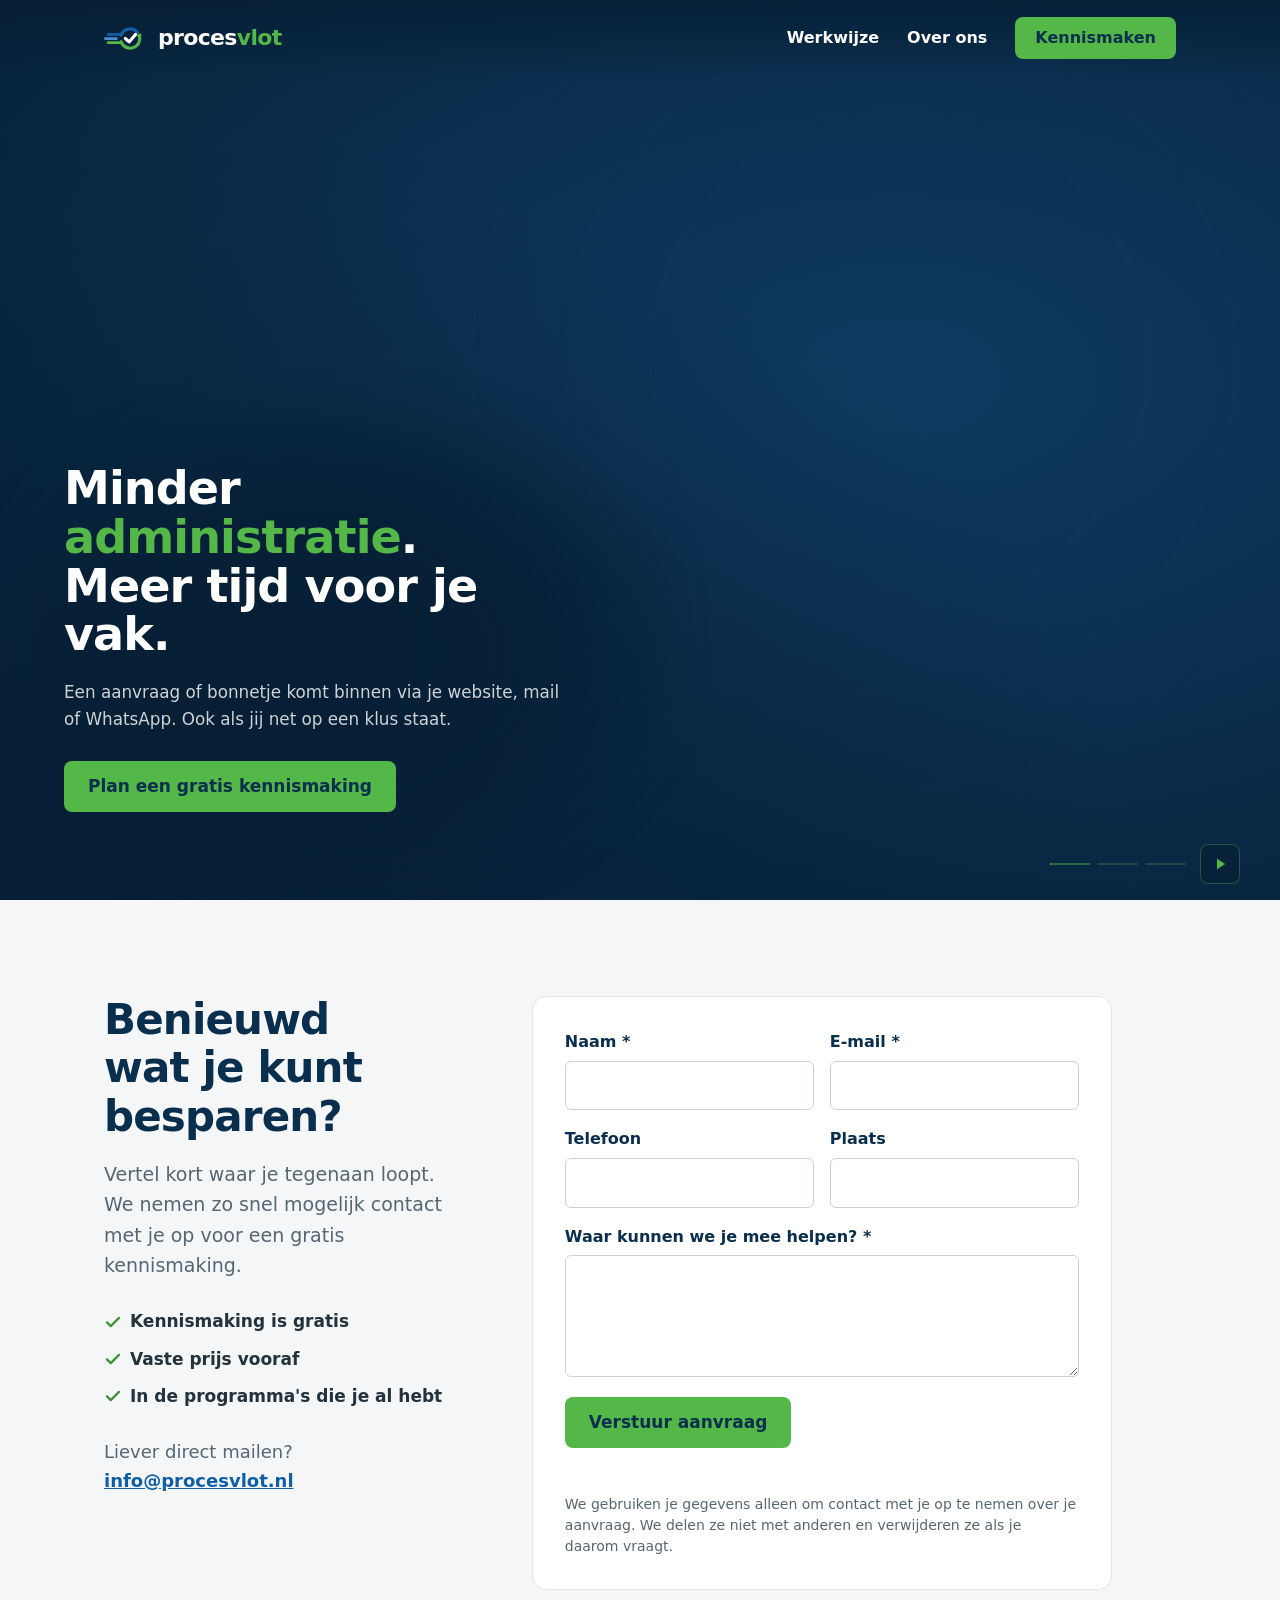
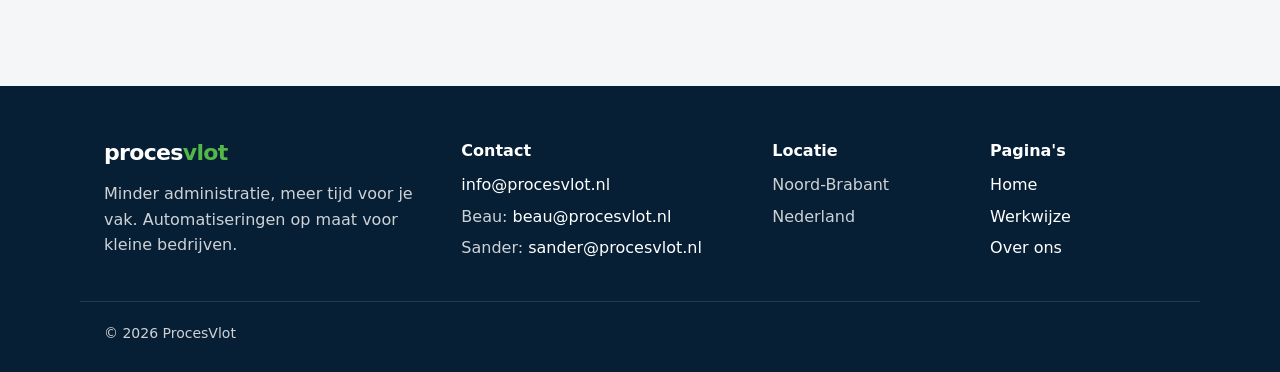
==== index.html @ 6e026554 "Beveiliging formulier: CSP, maximale lengtes, privacytekst Co-Authored-By: Claude Opus 5.5 <noreply@" ====
<!DOCTYPE html>
<html lang="nl">
<head>
<meta charset="UTF-8">
<meta name="viewport" content="width=device-width, initial-scale=1">
<meta http-equiv="Content-Security-Policy" content="default-src 'self'; script-src 'self'; style-src 'self' https://fonts.googleapis.com; font-src https://fonts.gstatic.com; img-src 'self' data:; media-src 'self'; connect-src https://hook.eu1.make.com; form-action 'none'; base-uri 'self'; object-src 'none'; frame-src 'none'; upgrade-insecure-requests">
<meta name="referrer" content="strict-origin-when-cross-origin">
<meta name="theme-color" content="#0A2E4D">
<title>ProcesVlot | Minder administratie, meer tijd voor je vak</title>
<meta name="description" content="ProcesVlot automatiseert het papierwerk van kleine bedrijven, op maat van wat jij nodig hebt. Gratis kennismaking, vaste prijs vooraf.">
<meta property="og:type" content="website">
<meta property="og:title" content="ProcesVlot">
<meta property="og:description" content="Minder administratie, meer tijd voor je vak. Automatiseringen op maat voor kleine bedrijven.">
<link rel="icon" type="image/svg+xml" href="data:image/svg+xml,%3Csvg xmlns='http://www.w3.org/2000/svg' viewBox='0 0 64 48'%3E%3Cpath d='M24.8 19.2A14 14 0 0 1 48.7 15' fill='none' stroke='%230F5FA8' stroke-width='5' stroke-linecap='round'/%3E%3Cpath d='M24.8 28.8A14 14 0 1 0 51.2 19.2' fill='none' stroke='%2353B848' stroke-width='5' stroke-linecap='round'/%3E%3Cpath d='M31 24l5.5 5L46 18' fill='none' stroke='%230A2E4D' stroke-width='5' stroke-linecap='round' stroke-linejoin='round'/%3E%3C/svg%3E">
<link rel="preconnect" href="https://fonts.googleapis.com">
<link rel="preconnect" href="https://fonts.gstatic.com" crossorigin>
<link href="https://fonts.googleapis.com/css2?family=Schibsted+Grotesk:wght@600;700;800&family=Source+Sans+3:wght@400;600;700&display=swap" rel="stylesheet">
<link rel="stylesheet" href="style.css">
</head>
<body>

<header class="nav" id="nav">
  <div class="wrap nav-inner">
    <a href="./" class="brand" aria-label="ProcesVlot, naar de homepage">
      <svg viewBox="0 0 64 48" aria-hidden="true">
        <path d="M6 18h17" fill="none" stroke-width="4" stroke-linecap="round" stroke="#0F5FA8"/>
        <path d="M2 24h16" fill="none" stroke-width="4" stroke-linecap="round" stroke="#4A8FD0"/>
        <path d="M6 30h17" fill="none" stroke-width="4" stroke-linecap="round" stroke="#53B848"/>
        <path d="M24.8 19.2A14 14 0 0 1 48.7 15" fill="none" stroke="#0F5FA8" stroke-width="4.5" stroke-linecap="round"/>
        <path d="M24.8 28.8A14 14 0 1 0 51.2 19.2" fill="none" stroke="#53B848" stroke-width="4.5" stroke-linecap="round"/>
        <path d="M47 19.5l7.5-2.5-1 8z" fill="#53B848"/>
        <path class="check-mark" d="M31 24l5.5 5L46 18" fill="none" stroke-width="4.5" stroke-linecap="round" stroke-linejoin="round"/>
      </svg>
      <span class="wordmark">proces<span>vlot</span></span>
    </a>
    <button class="menu-toggle" id="menuToggle" type="button" aria-expanded="false" aria-controls="navLinks" aria-label="Menu openen"><span></span><span></span></button>
    <nav class="nav-links" id="navLinks" aria-label="Hoofdmenu">
      <a href="werkwijze.html">Werkwijze</a>
      <a href="over-ons.html">Over ons</a>
      <a href="#contact" class="btn btn-green">Kennismaken</a>
    </nav>
  </div>
</header>

<main id="top">

<!-- Filmische opening: 24 seconden, drie hoofdstukken -->
<section class="stage" id="stage" aria-label="Zo werkt ProcesVlot">
  <svg class="scene" id="scene" viewBox="0 0 1600 900" preserveAspectRatio="xMidYMid slice" aria-hidden="true">
    <defs>
      <radialGradient id="bg" cx="0.66" cy="0.42" r="0.8">
        <stop offset="0" stop-color="#0F3B61"/>
        <stop offset="0.5" stop-color="#0A2E4D"/>
        <stop offset="1" stop-color="#071F35"/>
      </radialGradient>
      <linearGradient id="gl1" gradientUnits="userSpaceOnUse" x1="470" y1="0" x2="720" y2="0"><stop offset="0" stop-color="#0F5FA8" stop-opacity="0"/><stop offset="1" stop-color="#0F5FA8"/></linearGradient>
      <linearGradient id="gl2" gradientUnits="userSpaceOnUse" x1="440" y1="0" x2="690" y2="0"><stop offset="0" stop-color="#4A8FD0" stop-opacity="0"/><stop offset="1" stop-color="#4A8FD0"/></linearGradient>
      <linearGradient id="gl3" gradientUnits="userSpaceOnUse" x1="470" y1="0" x2="720" y2="0"><stop offset="0" stop-color="#53B848" stop-opacity="0"/><stop offset="1" stop-color="#53B848"/></linearGradient>
    </defs>
    <rect width="1600" height="900" fill="url(#bg)"/>
    <g id="cam">
      <g fill="none" stroke="#FFFFFF" stroke-opacity="0.05" stroke-width="2">
        <circle id="echo1" cx="1060" cy="360" r="270"/>
        <circle id="echo2" cx="1060" cy="360" r="360"/>
        <circle id="echo3" cx="1060" cy="360" r="460"/>
      </g>

      <g id="lineGroup" fill="none" stroke-linecap="round" stroke-width="14">
        <path id="line1" d="M470 315H895" stroke="url(#gl1)"/>
        <path id="line2" d="M440 360H865" stroke="url(#gl2)"/>
        <path id="line3" d="M470 405H895" stroke="url(#gl3)"/>
      </g>
      <g fill="#FFFFFF">
        <rect id="pulse1" x="0" y="309" width="70" height="12" rx="6" opacity="0"/>
        <rect id="pulse2" x="0" y="354" width="70" height="12" rx="6" opacity="0"/>
        <rect id="pulse3" x="0" y="399" width="70" height="12" rx="6" opacity="0"/>
      </g>

      <g fill="none" stroke-linecap="round" stroke-width="26">
        <path id="arcBlue" d="M881.5 295A190 190 0 0 1 1205.5 237.9" stroke="#0F5FA8"/>
        <path id="arcGreen" d="M881.5 425A190 190 0 1 0 1239.6 298.1" stroke="#53B848"/>
      </g>
      <path id="arrow" d="M1226.6 260.3L1264.2 289.6L1215 306.6Z" fill="#53B848" stroke="#53B848" stroke-width="6" stroke-linejoin="round" opacity="0"/>

      <g id="doc" opacity="0">
        <rect x="-85" y="-110" width="170" height="220" rx="10" fill="#F4F6F7"/>
        <rect x="-85" y="-110" width="170" height="44" rx="10" fill="#FFFFFF"/>
        <rect x="-85" y="-76" width="170" height="10" fill="#FFFFFF"/>
        <text x="0" y="-81" text-anchor="middle" font-family="Schibsted Grotesk, sans-serif" font-weight="800" font-size="19" fill="#0A2E4D">KLUSWERF</text>
        <rect id="hl1" x="-72" y="-56" width="144" height="30" rx="5" fill="#53B848" opacity="0"/>
        <rect id="hl2" x="-72" y="-16" width="144" height="30" rx="5" fill="#53B848" opacity="0"/>
        <rect id="hl3" x="-72" y="58" width="144" height="34" rx="5" fill="#53B848" opacity="0"/>
        <g font-family="Source Sans 3, sans-serif" font-size="16" fill="#24323D">
          <text x="-62" y="-35">16-10-2026  14:28</text>
          <text x="-62" y="5">Bouwmaterialen</text>
          <rect x="-62" y="24" width="96" height="6" rx="3" fill="#C9D2D8"/>
          <rect x="-62" y="38" width="120" height="6" rx="3" fill="#C9D2D8"/>
          <text x="-62" y="81" font-weight="700" fill="#0A2E4D">Totaal</text>
          <text x="62" y="81" text-anchor="end" font-weight="700" fill="#0A2E4D">€ 42,10</text>
        </g>
        <rect id="scan" x="-85" y="-110" width="170" height="4" fill="#53B848" opacity="0"/>
      </g>

      <g id="chips" font-family="Source Sans 3, sans-serif" font-size="20" font-weight="600" fill="#FFFFFF">
        <g id="chip1" opacity="0"><rect x="-70" y="-20" width="140" height="40" rx="20" fill="rgba(255,255,255,0.08)" stroke="#53B848" stroke-width="2"/><text y="7" text-anchor="middle">16 okt</text></g>
        <g id="chip2" opacity="0"><rect x="-70" y="-20" width="140" height="40" rx="20" fill="rgba(255,255,255,0.08)" stroke="#53B848" stroke-width="2"/><text y="7" text-anchor="middle">Kluswerf</text></g>
        <g id="chip3" opacity="0"><rect x="-70" y="-20" width="140" height="40" rx="20" fill="rgba(255,255,255,0.08)" stroke="#53B848" stroke-width="2"/><text y="7" text-anchor="middle">€ 42,10</text></g>
      </g>

      <g id="table" opacity="0" font-family="Source Sans 3, sans-serif" font-size="20" fill="#FFFFFF">
        <text x="860" y="625" font-family="Schibsted Grotesk, sans-serif" font-weight="800" font-size="24">Bonnen oktober</text>
        <path d="M860 645H1260" stroke="#FFFFFF" stroke-opacity="0.25" stroke-width="2"/>
        <g opacity="0.75">
          <text x="860" y="680">14 okt</text><text x="955" y="680">Tankpunt</text><text x="1260" y="680" text-anchor="end">€ 62,40</text>
          <path d="M860 696H1260" stroke="#FFFFFF" stroke-opacity="0.12" stroke-width="2"/>
          <text x="860" y="730">15 okt</text><text x="955" y="730">Verfhuis</text><text x="1260" y="730" text-anchor="end">€ 18,95</text>
          <path d="M860 746H1260" stroke="#FFFFFF" stroke-opacity="0.12" stroke-width="2"/>
        </g>
        <g id="newrow" opacity="0">
          <rect x="848" y="754" width="424" height="44" rx="6" fill="#53B848" fill-opacity="0.22"/>
          <rect x="848" y="754" width="5" height="44" fill="#53B848"/>
          <text x="860" y="783" font-weight="600">16 okt</text><text x="955" y="783" font-weight="600">Kluswerf</text><text x="1260" y="783" text-anchor="end" font-weight="600">€ 42,10</text>
        </g>
      </g>

      <path id="check" d="M995 360L1040 405L1135 305" fill="none" stroke="#FFFFFF" stroke-width="30" stroke-linecap="round" stroke-linejoin="round"/>
    </g>
  </svg>

  <div class="panels" id="panels">
    <div class="panel panel-1 is-active" data-chapter="0">
      <div class="panel-content">
        <h1>Minder <em>administratie</em>.<br>Meer tijd voor je vak.</h1>
        <p>Een aanvraag of bonnetje komt binnen via je website, mail of WhatsApp. Ook als jij net op een klus staat.</p>
        <a href="#contact" class="btn btn-green cta">Plan een gratis kennismaking</a>
      </div>
    </div>
    <div class="panel panel-2" data-chapter="1" aria-hidden="true" inert>
      <div class="panel-content">
        <h2>Wij zetten het <em>vanzelf</em><br>op de juiste plek.</h2>
        <p>De gegevens worden uitgelezen en netjes opgeslagen. Je klant krijgt een bevestiging, jij een melding.</p>
        <a href="werkwijze.html" class="btn btn-green cta">Zo werken we</a>
      </div>
    </div>
    <div class="panel panel-3" data-chapter="2" aria-hidden="true" inert>
      <div class="panel-content">
        <h2>Jij houdt <em>tijd</em> over.<br>Voor je vak of je avond.</h2>
        <p>Alles staat in één overzicht, klaar voor jou en je boekhouder. AI helpt mee, jij houdt de controle.</p>
        <a href="werkwijze.html#voorbeelden" class="btn-text cta">Bekijk voorbeelden</a>
      </div>
    </div>
  </div>

  <div class="story-controls" id="storyControls">
    <div class="chapters">
      <button class="chapter-btn" type="button" data-chapter="0" aria-label="Hoofdstuk 1: binnenkomen" aria-current="step"><span class="fill"></span></button>
      <button class="chapter-btn" type="button" data-chapter="1" aria-label="Hoofdstuk 2: verwerken"><span class="fill"></span></button>
      <button class="chapter-btn" type="button" data-chapter="2" aria-label="Hoofdstuk 3: klaar"><span class="fill"></span></button>
    </div>
    <button class="play-btn" id="playBtn" type="button" aria-label="Animatie pauzeren" title="Animatie pauzeren">
      <svg viewBox="0 0 24 24" aria-hidden="true"><path id="playIcon" d="M8 5v14M16 5v14" fill="none" stroke="currentColor" stroke-width="2.4" stroke-linecap="round"/></svg>
    </button>
  </div>
</section>

<section id="contact" class="contact">
  <div class="wrap contact-grid">
    <div>
      <h2>Benieuwd wat je kunt besparen?</h2>
      <p class="intro">Vertel kort waar je tegenaan loopt. We nemen zo snel mogelijk contact met je op voor een gratis kennismaking.</p>
      <ul class="promises">
        <li><svg width="18" height="18" viewBox="0 0 24 24" aria-hidden="true"><path d="M4 12.5l5 5L20 6.5" fill="none" stroke="#3E9435" stroke-width="3" stroke-linecap="round" stroke-linejoin="round"/></svg>Kennismaking is gratis</li>
        <li><svg width="18" height="18" viewBox="0 0 24 24" aria-hidden="true"><path d="M4 12.5l5 5L20 6.5" fill="none" stroke="#3E9435" stroke-width="3" stroke-linecap="round" stroke-linejoin="round"/></svg>Vaste prijs vooraf</li>
        <li><svg width="18" height="18" viewBox="0 0 24 24" aria-hidden="true"><path d="M4 12.5l5 5L20 6.5" fill="none" stroke="#3E9435" stroke-width="3" stroke-linecap="round" stroke-linejoin="round"/></svg>In de programma's die je al hebt</li>
      </ul>
      <p class="contact-direct">Liever direct mailen?<br><a href="mailto:info@procesvlot.nl">info@procesvlot.nl</a></p>
    </div>
    <form class="contact-form" id="contactForm" method="post" novalidate>
      <div class="cf-grid">
        <label>Naam *<input type="text" name="naam" maxlength="100" required autocomplete="name"></label>
        <label>E-mail *<input type="email" name="email" maxlength="254" required autocomplete="email"></label>
        <label>Telefoon<input type="tel" name="telefoon" maxlength="30" autocomplete="tel"></label>
        <label>Plaats<input type="text" name="plaats" maxlength="80" autocomplete="address-level2"></label>
        <label class="cf-full">Waar kunnen we je mee helpen? *<textarea name="omschrijving" rows="4" maxlength="3000" required></textarea></label>
        <label class="cf-hp" aria-hidden="true">Website<input type="text" name="website" tabindex="-1" autocomplete="off"></label>
      </div>
      <button type="submit" class="btn btn-green">Verstuur aanvraag</button>
      <p class="cf-status" id="contactStatus" role="status"></p>
      <p class="cf-privacy">We gebruiken je gegevens alleen om contact met je op te nemen over je aanvraag. We delen ze niet met anderen en verwijderen ze als je daarom vraagt.</p>
    </form>
  </div>
</section>

</main>

<footer class="site-foot">
  <div class="wrap foot-grid">
    <div class="foot-brand">
      <span class="wordmark">proces<span>vlot</span></span>
      <p>Minder administratie, meer tijd voor je vak. Automatiseringen op maat voor kleine bedrijven.</p>
    </div>
    <div>
      <h3>Contact</h3>
      <ul>
        <li><a href="mailto:info@procesvlot.nl">info@procesvlot.nl</a></li>
        <li>Beau: <a href="mailto:beau@procesvlot.nl">beau@procesvlot.nl</a></li>
        <li>Sander: <a href="mailto:sander@procesvlot.nl">sander@procesvlot.nl</a></li>
      </ul>
    </div>
    <div>
      <h3>Locatie</h3>
      <ul>
        <li>Noord-Brabant</li>
        <li>Nederland</li>
      </ul>
    </div>
    <div>
      <h3>Pagina's</h3>
      <ul>
        <li><a href="./">Home</a></li>
        <li><a href="werkwijze.html">Werkwijze</a></li>
        <li><a href="over-ons.html">Over ons</a></li>
      </ul>
    </div>
  </div>
  <div class="wrap foot-bottom">© 2026 ProcesVlot</div>
</footer>

<script src="main.js" defer></script>
</body>
</html>
---- style.css ----
:root{
  --ink:#0A2E4D;
  --ink-deep:#071F35;
  --blue:#0F5FA8;
  --blue-dark:#0B4C87;
  --blue-light:#4A8FD0;
  --green:#53B848;
  --green-dark:#3E9435;
  --text:#24323D;
  --muted:#566673;
  --soft:#F4F6F7;
  --line:#E1E6E9;
  --white:#FFFFFF;
  --on-dark:rgba(255,255,255,.8);
  --ease:cubic-bezier(0.23,1,0.32,1);
}
*{margin:0;padding:0;box-sizing:border-box;}
html{scroll-behavior:smooth;}
body{
  background:var(--white);
  color:var(--text);
  font-family:'Source Sans 3',system-ui,sans-serif;
  font-size:18px;
  line-height:1.6;
  overflow-x:hidden;
  -webkit-font-smoothing:antialiased;
}
h1,h2,h3{
  font-family:'Schibsted Grotesk',system-ui,sans-serif;
  color:var(--ink);
  line-height:1.15;
  letter-spacing:-0.02em;
  text-wrap:balance;
}
a{color:var(--blue);-webkit-tap-highlight-color:transparent;}
button{font-family:inherit;-webkit-tap-highlight-color:transparent;}
:focus-visible{outline:3px solid var(--green);outline-offset:3px;}
::selection{background:var(--green);color:var(--ink);}
.wrap{max-width:1120px;margin:0 auto;padding:0 24px;}
section{padding:96px 0;scroll-margin-top:72px;}
.soft{background:var(--soft);}

/* ---------- Knoppen ---------- */
.btn{
  display:inline-block;
  font:600 17px/1 'Source Sans 3',system-ui,sans-serif;
  padding:15px 22px;
  border-radius:8px;
  text-decoration:none;
  border:2px solid transparent;
  cursor:pointer;
  transition:background-color .25s, color .25s, border-color .25s;
}
.btn-primary{background:var(--blue);color:var(--white);}
.btn-primary:hover{background:var(--blue-dark);}
.btn-green{background:var(--green);color:var(--ink);}
.btn-green:hover{background:transparent;color:var(--green);border-color:var(--green);}
.btn-text{
  color:var(--green);
  padding:12px 0;
  font:600 17px/1 'Source Sans 3',system-ui,sans-serif;
  text-decoration:underline;
  text-decoration-thickness:1px;
  text-underline-offset:7px;
  transition:color .25s, opacity .25s;
}
.btn-text:hover{color:var(--white);opacity:.85;}

/* ---------- Navigatie ---------- */
.nav{
  position:fixed;top:0;left:0;right:0;z-index:100;
  background:linear-gradient(to bottom, rgba(7,31,53,.85), rgba(7,31,53,.35) 65%, transparent);
  transition:background-color .3s, box-shadow .3s;
}
.nav-inner{display:flex;align-items:center;justify-content:space-between;height:76px;gap:24px;}
.brand{display:flex;align-items:center;gap:10px;text-decoration:none;}
.brand svg{width:44px;height:33px;}
.wordmark{font:800 22px/1 'Schibsted Grotesk',system-ui,sans-serif;color:var(--white);letter-spacing:-0.03em;transition:color .3s;}
.wordmark span{color:var(--green);}
.nav-links{display:flex;align-items:center;gap:28px;}
.nav-links a{color:var(--white);opacity:.85;text-decoration:none;font-weight:600;font-size:16px;transition:color .25s, opacity .25s;}
.nav-links a:hover{opacity:1;color:var(--green);}
.nav-links .btn{opacity:1;color:var(--ink);padding:11px 18px;font-size:16px;}
.nav-links .btn:hover{color:var(--green);}
.check-mark{stroke:var(--white);transition:stroke .3s;}
.menu-toggle{display:none;}

.nav.solid{background:var(--white);box-shadow:0 1px 0 var(--line);}
.nav.solid .wordmark{color:var(--ink);}
.nav.solid .wordmark span{color:var(--green-dark);}
.nav.solid .check-mark{stroke:var(--ink);}
.nav.solid .nav-links a{color:var(--text);opacity:1;}
.nav.solid .nav-links a:hover{color:var(--blue);}
.nav.solid .nav-links .btn{background:var(--blue);color:var(--white);}
.nav.solid .nav-links .btn:hover{background:var(--blue-dark);border-color:transparent;color:var(--white);}

@media (prefers-reduced-motion:no-preference){
  .nav .brand{animation:navIn .6s var(--ease) .2s both;}
  .nav-links > *{animation:navIn .5s var(--ease) both;}
  .nav-links > :nth-child(1){animation-delay:.3s;}
  .nav-links > :nth-child(2){animation-delay:.4s;}
  .nav-links > :nth-child(3){animation-delay:.5s;}
  .nav-links > :nth-child(4){animation-delay:.7s;}
}
@keyframes navIn{from{opacity:0;transform:translateY(-12px);}to{opacity:1;transform:none;}}

/* ---------- Filmische opening ---------- */
.stage{
  position:relative;
  width:100%;
  height:100vh;
  height:100svh;
  min-height:360px;
  overflow:clip;
  background:var(--ink);
  color:var(--white);
  padding:0;
}
.scene{
  position:absolute;inset:0;
  width:100%;height:100%;
  pointer-events:none;
  z-index:1;
  display:block;
}
.panels{position:absolute;inset:0;z-index:3;overflow:clip;pointer-events:none;}
.panel{
  position:absolute;inset:0;
  display:flex;
  isolation:isolate;
  opacity:0;
  transition:opacity .4s ease;
}
.panel.is-active{opacity:1;pointer-events:auto;}
.panel::before{content:'';position:absolute;inset:0;z-index:-1;pointer-events:none;}
.panel-1{align-items:flex-end;justify-content:flex-start;}
.panel-1::before{background:radial-gradient(ellipse at bottom left, rgba(7,31,53,.92), rgba(7,31,53,.55) 28%, transparent 63%);}
.panel-2{align-items:flex-start;justify-content:flex-start;padding-top:76px;}
.panel-2::before{background:radial-gradient(ellipse at top left, rgba(7,31,53,.88), rgba(7,31,53,.45) 26%, transparent 62%);}
.panel-3{align-items:flex-end;justify-content:flex-start;}
.panel-3::before{background:radial-gradient(ellipse at bottom left, rgba(7,31,53,.92), rgba(7,31,53,.55) 28%, transparent 63%);}

.panel-content{position:relative;isolation:isolate;width:660px;max-width:100%;padding:64px 64px 88px;}
.panel-2 .panel-content{padding:40px 64px 64px;}
.panel-content::before{
  content:'';position:absolute;inset:0 -16px;z-index:-1;pointer-events:none;
  filter:blur(16px);
  background:radial-gradient(ellipse, rgba(7,31,53,.9) 22%, rgba(7,31,53,.72) 48%, transparent 76%);
}
.panel h1,.panel h2{
  color:var(--white);
  font-weight:800;
  font-size:clamp(2.4rem, 3.6vw, 3.4rem);
  line-height:1.06;
  margin-bottom:20px;
}
.panel h1 em,.panel h2 em{font-style:normal;color:var(--green);}
.panel p{color:var(--on-dark);font-size:clamp(1.05rem,1.25vw,1.2rem);line-height:1.6;max-width:30em;margin-bottom:28px;}

@media (prefers-reduced-motion:no-preference){
  .panel.is-active h1,.panel.is-active h2{animation:copyIn .6s var(--ease) .1s both;}
  .panel.is-active p{animation:copyIn .6s var(--ease) .25s both;}
  .panel.is-active .cta{animation:copyIn .6s var(--ease) .4s both;}
}
@keyframes copyIn{from{opacity:0;transform:translateY(20px);}to{opacity:1;transform:none;}}

/* ---------- Hoofdstuk-bediening ---------- */
.story-controls{
  position:absolute;right:40px;bottom:16px;z-index:8;
  display:flex;align-items:center;gap:14px;color:var(--green);
}
.chapters{display:flex;gap:8px;}
.chapter-btn{
  position:relative;width:40px;height:40px;border:0;background:transparent;cursor:pointer;
}
.chapter-btn::before,.chapter-btn .fill{
  content:'';position:absolute;left:0;right:0;top:19px;height:2px;background:var(--green);
}
.chapter-btn::before{opacity:.25;}
.chapter-btn[aria-current="step"]::before{opacity:.45;}
.chapter-btn .fill{transform-origin:left;transform:scaleX(0);transition:transform .2s linear;}
.play-btn{
  width:40px;height:40px;padding:10px;
  border:1px solid rgba(83,184,72,.35);
  background:rgba(7,31,53,.65);
  color:var(--green);
  border-radius:8px;
  cursor:pointer;
  display:flex;align-items:center;justify-content:center;
  transition:border-color .25s, background-color .25s;
}
.play-btn:hover{border-color:var(--green);background:var(--ink-deep);}
.play-btn svg{width:18px;height:18px;}
.play-btn[disabled]{opacity:.4;cursor:default;}

/* ---------- Beloftes onder de opening ---------- */
.promise-bar{padding:22px 0;border-bottom:1px solid var(--line);}
.promises{list-style:none;display:flex;flex-wrap:wrap;justify-content:center;gap:10px 40px;color:var(--text);font-weight:600;font-size:17px;}
.promises li{display:flex;align-items:center;gap:8px;}

/* ---------- Secties ---------- */
h2{font-size:clamp(30px,3.6vw,42px);font-weight:800;margin-bottom:18px;}
.intro{color:var(--muted);font-size:19px;max-width:32em;}
.two-col{display:grid;grid-template-columns:0.9fr 1.1fr;gap:64px;align-items:start;}
.quotes{list-style:none;}
.quotes li{font-size:20px;color:var(--ink);padding:18px 0;border-bottom:1px solid var(--line);}
.quotes li:first-child{border-top:1px solid var(--line);}
.quotes-end{margin-top:24px;color:var(--muted);}

.services{display:grid;grid-template-columns:repeat(3,1fr);gap:40px;margin-top:48px;}
.service{border-top:3px solid var(--ink);padding-top:22px;}
.service:nth-child(2){border-top-color:var(--blue);}
.service:nth-child(3){border-top-color:var(--green);}
.service h3{font-size:23px;margin-bottom:10px;}
.service p{color:var(--muted);}

.steps{list-style:none;counter-reset:stap;display:grid;grid-template-columns:repeat(4,1fr);gap:32px;margin-top:48px;}
.steps li{counter-increment:stap;}
.steps li::before{content:counter(stap);display:flex;align-items:center;justify-content:center;width:40px;height:40px;border-radius:50%;background:var(--ink);color:var(--white);font:700 18px/1 'Schibsted Grotesk',system-ui,sans-serif;margin-bottom:16px;}
.steps h3{font-size:20px;margin-bottom:8px;}
.steps p{color:var(--muted);font-size:17px;}
.note{margin-top:48px;padding:20px 24px;border-left:4px solid var(--green);background:var(--white);max-width:46em;}

/* ---------- Contact (homepage, direct onder de opening) ---------- */
.contact{background:var(--soft);}
.contact-grid{display:grid;grid-template-columns:0.85fr 1.15fr;gap:64px;align-items:start;}
.contact .promises{flex-direction:column;align-items:flex-start;justify-content:flex-start;gap:10px;margin-top:28px;}
.contact-direct{margin-top:28px;color:var(--muted);}
.contact-direct a{font-weight:600;}
.contact-form{background:var(--white);border:1px solid var(--line);border-radius:14px;padding:32px;}
.cf-grid{display:grid;grid-template-columns:1fr 1fr;gap:16px;margin-bottom:20px;}
.cf-grid label{display:flex;flex-direction:column;gap:6px;font-size:16px;font-weight:600;color:var(--ink);}
.cf-grid .cf-full{grid-column:1 / -1;}
.cf-grid input,.cf-grid textarea{font:400 17px/1.4 'Source Sans 3',system-ui,sans-serif;padding:12px 14px;border-radius:6px;border:1px solid #C9D2D8;background:var(--white);color:var(--text);transition:border-color .2s;}
.cf-grid input:focus,.cf-grid textarea:focus{border-color:var(--blue);}
.cf-grid textarea{resize:vertical;}
.cf-hp{position:absolute;left:-9999px;width:1px;height:1px;overflow:hidden;}
.cf-status{min-height:26px;margin-top:14px;color:var(--ink);}
.cf-privacy{margin-top:6px;font-size:14px;color:var(--muted);line-height:1.5;}

/* ---------- Subpagina's ---------- */
.subpage{padding-top:76px;}
.pill{display:inline-block;font-size:13px;font-weight:700;letter-spacing:.06em;text-transform:uppercase;color:var(--ink);border:1px solid var(--ink);border-radius:999px;padding:5px 14px;margin-bottom:18px;}
.pill-dark{color:var(--green);border-color:rgba(83,184,72,.5);}
.btn-outline{border-color:var(--blue);color:var(--blue);background:transparent;}
.btn-outline:hover{background:var(--blue);color:var(--white);}

.page-head{background:var(--ink);color:var(--white);padding:80px 0 140px;}
.page-head h1{color:var(--white);font-size:clamp(38px,5vw,60px);font-weight:800;margin-bottom:18px;}
.lead{font-size:20px;color:var(--on-dark);max-width:34em;}

.video-section{padding:0;}
.video-frame{margin-top:-96px;border-radius:16px;overflow:hidden;background:var(--ink-deep);box-shadow:0 24px 60px rgba(7,31,53,.25);aspect-ratio:16/9;}
.video-frame video{display:block;width:100%;height:100%;object-fit:cover;}
.video-caption{margin-top:14px;color:var(--muted);font-size:16px;text-align:center;}

.cta-band{background:var(--ink);color:var(--white);padding:64px 0;}
.cta-inner{display:flex;align-items:center;justify-content:space-between;gap:24px 48px;flex-wrap:wrap;}
.cta-band h2{color:var(--white);margin-bottom:6px;}
.cta-band p{color:var(--on-dark);}

/* Over ons */
.about-top{padding:40px 0 80px;}
.about-card{display:grid;grid-template-columns:1.05fr .95fr;gap:56px;align-items:stretch;background:var(--soft);border-radius:20px;padding:48px;}
.about-copy h1{font-size:clamp(36px,4.4vw,52px);font-weight:800;margin-bottom:18px;}
.about-copy > p{color:var(--muted);margin-bottom:14px;max-width:34em;}
.about-actions{display:flex;flex-wrap:wrap;gap:12px;margin:28px 0 36px;}
.stats{display:grid;grid-template-columns:repeat(3,1fr);gap:24px;border-top:1px solid var(--line);padding-top:28px;}
.stats dt{font:800 clamp(28px,3vw,38px)/1.1 'Schibsted Grotesk',system-ui,sans-serif;color:var(--ink);letter-spacing:-0.02em;}
.stats dd{color:var(--muted);font-size:15px;line-height:1.4;margin-top:6px;}

.portrait{position:relative;border-radius:16px;overflow:hidden;min-height:340px;aspect-ratio:4/5;background:radial-gradient(circle at 70% 25%, #0F3B61, var(--ink) 55%, var(--ink-deep));display:flex;align-items:center;justify-content:center;color:var(--white);}
.portrait b{font:800 120px/1 'Schibsted Grotesk',system-ui,sans-serif;letter-spacing:-0.04em;opacity:.9;}
.portrait span{position:absolute;left:20px;bottom:16px;font-size:14px;color:var(--on-dark);}
.portrait-duo{aspect-ratio:auto;}
.portrait-duo svg{width:46%;max-width:220px;}

.person{padding:80px 0;}
.person-grid{display:grid;grid-template-columns:.85fr 1.15fr;gap:64px;align-items:center;}
.person-flip > .portrait{order:2;}
.person-grid p{color:var(--muted);max-width:34em;}
.checks{list-style:none;display:grid;grid-template-columns:1fr 1fr;gap:12px 24px;margin:24px 0;}
.checks li{display:flex;align-items:center;gap:10px;color:var(--blue);font-weight:600;}
.checks li::before{content:'';flex:none;width:20px;height:20px;border-radius:50%;background:var(--blue) url("data:image/svg+xml,%3Csvg xmlns='http://www.w3.org/2000/svg' viewBox='0 0 24 24'%3E%3Cpath d='M6 12.5l4 4L18 8' fill='none' stroke='white' stroke-width='3' stroke-linecap='round' stroke-linejoin='round'/%3E%3C/svg%3E") center/14px no-repeat;}
.person-mail a{font-weight:600;}

.values-head{display:grid;grid-template-columns:1fr 1fr;gap:24px 64px;align-items:end;margin-bottom:40px;}
.values{display:grid;grid-template-columns:repeat(3,1fr);gap:20px;}
.value{background:var(--soft);border-radius:14px;padding:28px;}
.value h3{font-size:21px;margin:18px 0 8px;}
.value p{color:var(--muted);font-size:17px;}
.value-icon{display:flex;align-items:center;justify-content:center;width:44px;height:44px;border-radius:50%;background:var(--blue);color:var(--white);}
.value-icon svg{width:22px;height:22px;}
.value-accent{background:var(--blue);}
.value-accent h3{color:var(--white);}
.value-accent p{color:rgba(255,255,255,.85);}
.value-accent .value-icon{background:rgba(255,255,255,.18);}

/* ---------- Footer ---------- */
.site-foot{background:var(--ink-deep);color:var(--on-dark);padding:56px 0 28px;font-size:16px;}
.foot-grid{display:grid;grid-template-columns:1.4fr 1.2fr .8fr .8fr;gap:32px;}
.site-foot .wordmark{font-size:22px;}
.foot-brand p{margin-top:14px;max-width:24em;}
.site-foot h3{color:var(--white);font-size:16px;letter-spacing:0;margin-bottom:12px;}
.site-foot ul{list-style:none;display:grid;gap:6px;}
.site-foot a{color:var(--white);text-decoration:none;}
.site-foot a:hover{color:var(--green);text-decoration:underline;}
.foot-bottom{margin-top:40px;padding-top:20px;border-top:1px solid rgba(255,255,255,.12);font-size:14px;}

.nav.solid .nav-links a[aria-current="page"]{color:var(--blue);}

/* ---------- Tablet en mobiel ---------- */
@media (max-width:900px){
  section{padding:72px 0;}
  .two-col,.contact-grid{grid-template-columns:1fr;gap:40px;}
  .services{grid-template-columns:1fr;gap:32px;}
  .steps{grid-template-columns:1fr 1fr;}
  /* Mobiel menu */
  .menu-toggle{display:flex;flex-direction:column;justify-content:center;gap:6px;width:44px;height:44px;padding:10px;margin-left:auto;border:0;background:transparent;cursor:pointer;}
  .menu-toggle span{display:block;height:2px;border-radius:2px;background:var(--white);transition:transform .25s var(--ease), background-color .3s;}
  .nav.solid .menu-toggle span,.nav.nav-open .menu-toggle span{background:var(--ink);}
  .nav-open .menu-toggle span:first-child{transform:translateY(4px) rotate(45deg);}
  .nav-open .menu-toggle span:last-child{transform:translateY(-4px) rotate(-45deg);}
  .nav-links{display:none;position:absolute;top:100%;left:0;right:0;flex-direction:column;align-items:stretch;gap:0;padding:4px 24px 20px;background:var(--white);box-shadow:0 14px 24px rgba(7,31,53,.15);}
  .nav-open .nav-links{display:flex;}
  .nav.nav-open{background:var(--white);box-shadow:0 1px 0 var(--line);}
  .nav.nav-open .wordmark{color:var(--ink);}
  .nav.nav-open .wordmark span{color:var(--green-dark);}
  .nav.nav-open .check-mark{stroke:var(--ink);}
  .nav-links a:not(.btn),.nav.solid .nav-links a:not(.btn){color:var(--text);opacity:1;font-size:18px;padding:14px 0;border-bottom:1px solid var(--line);}
  .nav-links .btn,.nav.solid .nav-links .btn{margin-top:16px;text-align:center;background:var(--blue);color:var(--white);padding:14px 18px;font-size:17px;}
  .about-card,.person-grid,.values-head{grid-template-columns:1fr;gap:32px;}
  .about-card{padding:32px;}
  .portrait{aspect-ratio:16/10;min-height:0;}
  .portrait-duo{min-height:220px;aspect-ratio:auto;}
  .person-flip > .portrait{order:0;}
  .values{grid-template-columns:1fr;}
  .foot-grid{grid-template-columns:1fr 1fr;}
  .foot-brand{grid-column:1 / -1;}
}
@media (max-width:768px){
  .nav-inner{height:68px;}
  /* Op de telefoon staat de animatie bovenin en de tekst altijd onderin */
  .scene{top:64px;bottom:auto;width:200%;height:auto;margin-left:-95%;}
  .panel-content,.panel-2 .panel-content{width:100%;padding:28px 24px 84px;}
  .panel-2{align-items:flex-end;padding-top:0;}
  .panel h1,.panel h2{font-size:clamp(2rem,9vw,2.6rem);line-height:1.08;margin-bottom:14px;text-shadow:0 2px 16px var(--ink-deep);}
  .panel p{font-size:1rem;margin-bottom:22px;text-shadow:0 2px 16px var(--ink-deep);}
  .panel-1::before,.panel-2::before,.panel-3::before{background:linear-gradient(to top, rgba(7,31,53,.95) 30%, rgba(7,31,53,.6) 50%, transparent 68%);}
  .story-controls{right:20px;bottom:14px;}
  .promises{justify-content:flex-start;flex-direction:column;}
}
@media (min-width:769px) and (max-height:620px){
  .panel-content{width:460px;padding:24px 40px 64px;}
  .panel-2 .panel-content{padding:16px 40px 40px;}
  .panel-2{padding-top:60px;}
  .panel h1,.panel h2{font-size:2.1rem;margin-bottom:12px;}
  .panel p{font-size:1rem;line-height:1.5;margin-bottom:14px;}
}
@media (max-width:560px){
  body{font-size:17px;}
  .steps,.cf-grid,.checks{grid-template-columns:1fr;}
  .contact-form{padding:22px;}
  .about-card{padding:24px;}
  .stats{grid-template-columns:1fr;gap:16px;}
  .page-head{padding:56px 0 110px;}
  .video-frame{margin-top:-72px;border-radius:10px;}
  .foot-grid{grid-template-columns:1fr;}
  .wordmark{font-size:20px;}
}
@media (prefers-reduced-motion:reduce){
  html{scroll-behavior:auto;}
  *,*::before,*::after{animation:none !important;transition:none !important;}
}
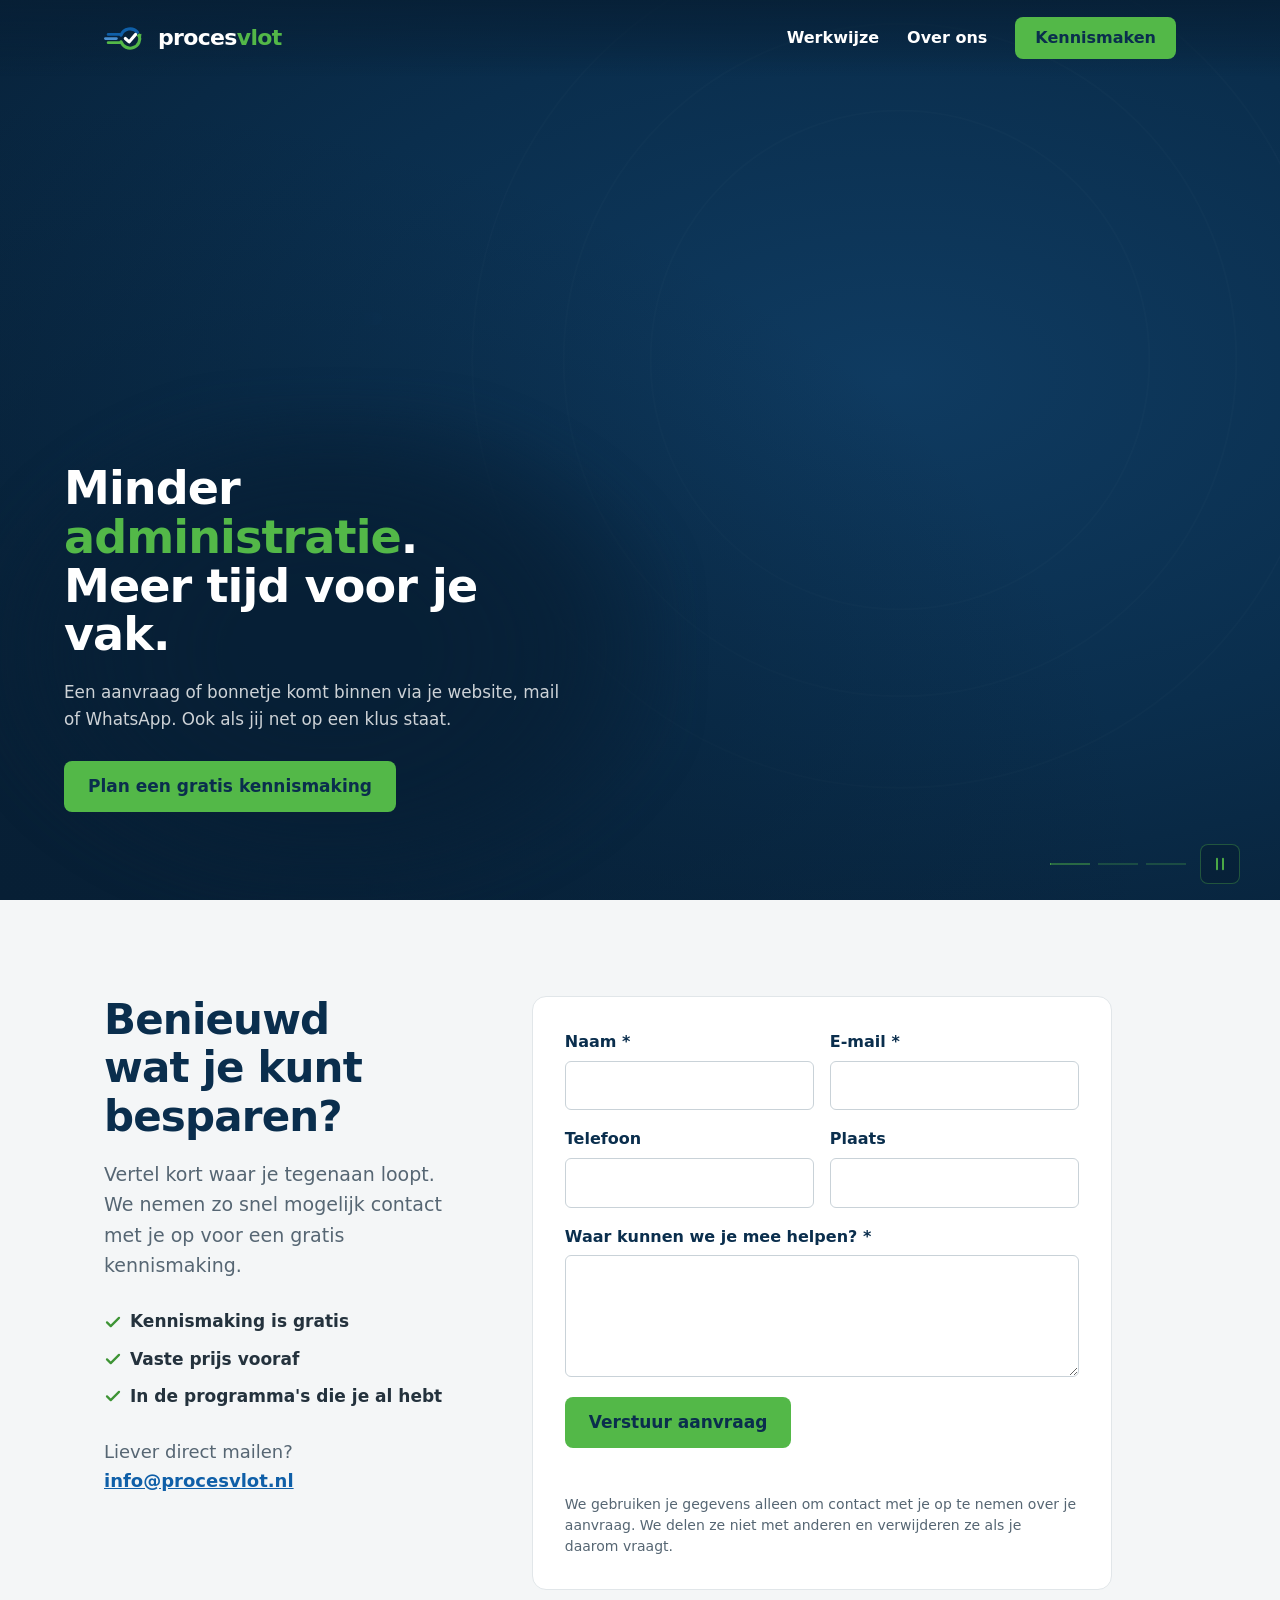
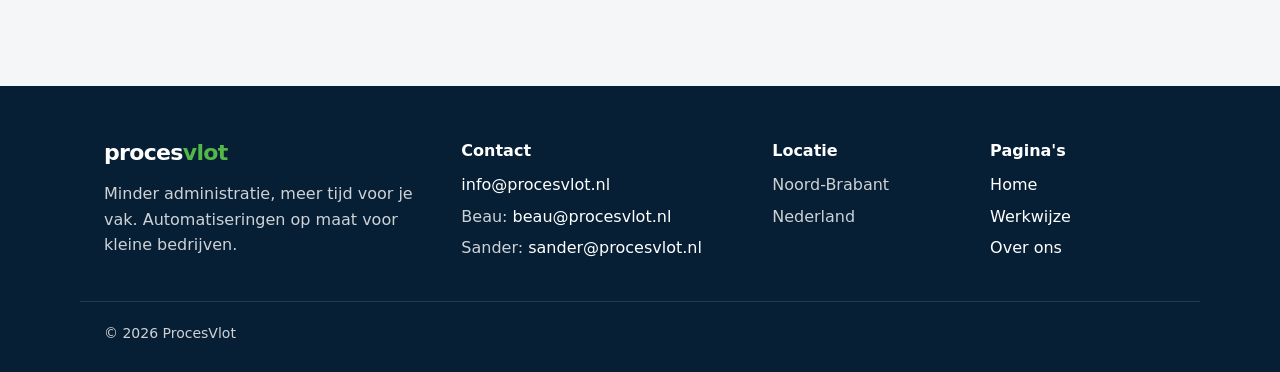
==== commit 4de54f68: "CSP: upgrade-insecure-requests weg (brak de site zolang https nog niet actief is) Co-Authored-By: Cl" ====
--- a/index.html
+++ b/index.html
@@ -3,7 +3,7 @@
 <head>
 <meta charset="UTF-8">
 <meta name="viewport" content="width=device-width, initial-scale=1">
-<meta http-equiv="Content-Security-Policy" content="default-src 'self'; script-src 'self'; style-src 'self' https://fonts.googleapis.com; font-src https://fonts.gstatic.com; img-src 'self' data:; media-src 'self'; connect-src https://hook.eu1.make.com; form-action 'none'; base-uri 'self'; object-src 'none'; frame-src 'none'; upgrade-insecure-requests">
+<meta http-equiv="Content-Security-Policy" content="default-src 'self'; script-src 'self'; style-src 'self' https://fonts.googleapis.com; font-src https://fonts.gstatic.com; img-src 'self' data:; media-src 'self'; connect-src https://hook.eu1.make.com; form-action 'none'; base-uri 'self'; object-src 'none'; frame-src 'none'">
 <meta name="referrer" content="strict-origin-when-cross-origin">
 <meta name="theme-color" content="#0A2E4D">
 <title>ProcesVlot | Minder administratie, meer tijd voor je vak</title>
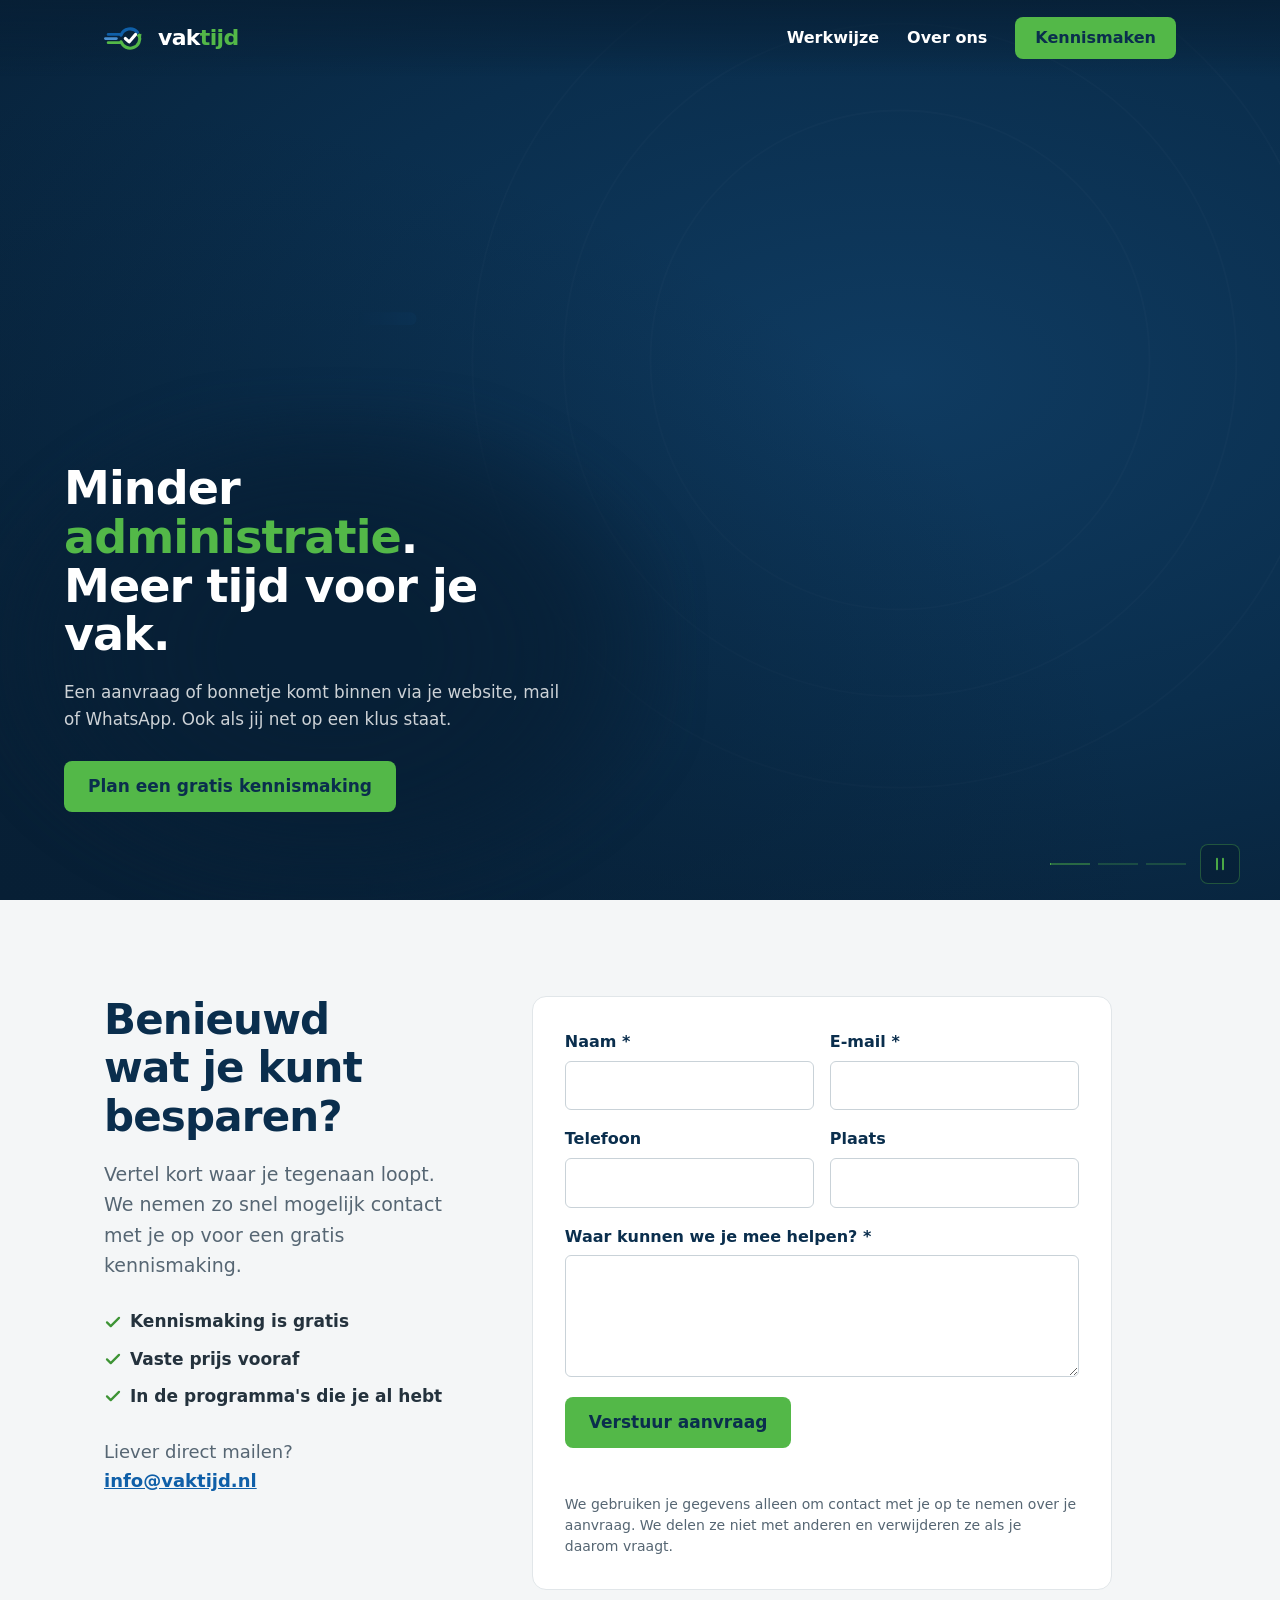
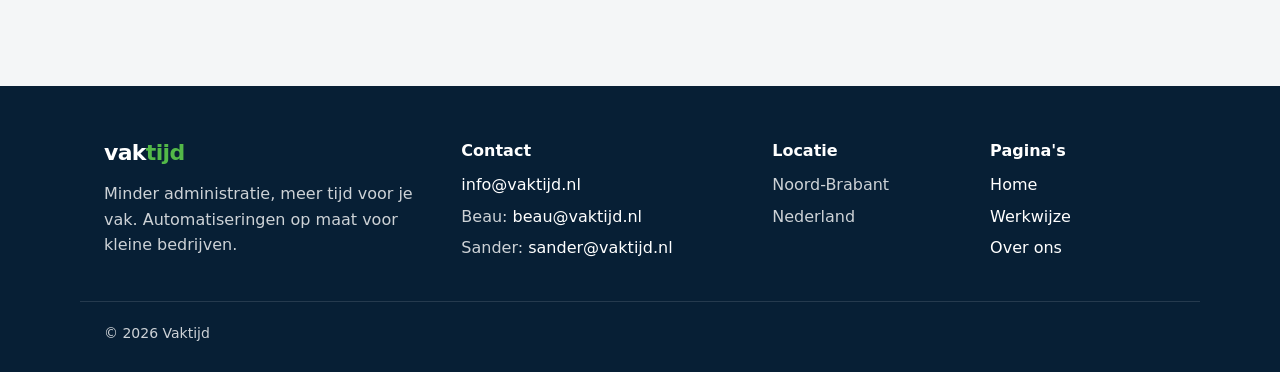
==== commit 21cee82c: "Naam gewijzigd naar Vaktijd Woordmerk vak/tijd, alle teksten en titels, mailadressen @vaktijd.nl en " ====
--- a/index.html
+++ b/index.html
@@ -6,10 +6,10 @@
 <meta http-equiv="Content-Security-Policy" content="default-src 'self'; script-src 'self'; style-src 'self' https://fonts.googleapis.com; font-src https://fonts.gstatic.com; img-src 'self' data:; media-src 'self'; connect-src https://hook.eu1.make.com; form-action 'none'; base-uri 'self'; object-src 'none'; frame-src 'none'">
 <meta name="referrer" content="strict-origin-when-cross-origin">
 <meta name="theme-color" content="#0A2E4D">
-<title>ProcesVlot | Minder administratie, meer tijd voor je vak</title>
-<meta name="description" content="ProcesVlot automatiseert het papierwerk van kleine bedrijven, op maat van wat jij nodig hebt. Gratis kennismaking, vaste prijs vooraf.">
+<title>Vaktijd | Minder administratie, meer tijd voor je vak</title>
+<meta name="description" content="Vaktijd automatiseert het papierwerk van kleine bedrijven, op maat van wat jij nodig hebt. Gratis kennismaking, vaste prijs vooraf.">
 <meta property="og:type" content="website">
-<meta property="og:title" content="ProcesVlot">
+<meta property="og:title" content="Vaktijd">
 <meta property="og:description" content="Minder administratie, meer tijd voor je vak. Automatiseringen op maat voor kleine bedrijven.">
 <link rel="icon" type="image/svg+xml" href="data:image/svg+xml,%3Csvg xmlns='http://www.w3.org/2000/svg' viewBox='0 0 64 48'%3E%3Cpath d='M24.8 19.2A14 14 0 0 1 48.7 15' fill='none' stroke='%230F5FA8' stroke-width='5' stroke-linecap='round'/%3E%3Cpath d='M24.8 28.8A14 14 0 1 0 51.2 19.2' fill='none' stroke='%2353B848' stroke-width='5' stroke-linecap='round'/%3E%3Cpath d='M31 24l5.5 5L46 18' fill='none' stroke='%230A2E4D' stroke-width='5' stroke-linecap='round' stroke-linejoin='round'/%3E%3C/svg%3E">
 <link rel="preconnect" href="https://fonts.googleapis.com">
@@ -21,7 +21,7 @@
 
 <header class="nav" id="nav">
   <div class="wrap nav-inner">
-    <a href="./" class="brand" aria-label="ProcesVlot, naar de homepage">
+    <a href="./" class="brand" aria-label="Vaktijd, naar de homepage">
       <svg viewBox="0 0 64 48" aria-hidden="true">
         <path d="M6 18h17" fill="none" stroke-width="4" stroke-linecap="round" stroke="#0F5FA8"/>
         <path d="M2 24h16" fill="none" stroke-width="4" stroke-linecap="round" stroke="#4A8FD0"/>
@@ -31,7 +31,7 @@
         <path d="M47 19.5l7.5-2.5-1 8z" fill="#53B848"/>
         <path class="check-mark" d="M31 24l5.5 5L46 18" fill="none" stroke-width="4.5" stroke-linecap="round" stroke-linejoin="round"/>
       </svg>
-      <span class="wordmark">proces<span>vlot</span></span>
+      <span class="wordmark">vak<span>tijd</span></span>
     </a>
     <button class="menu-toggle" id="menuToggle" type="button" aria-expanded="false" aria-controls="navLinks" aria-label="Menu openen"><span></span><span></span></button>
     <nav class="nav-links" id="navLinks" aria-label="Hoofdmenu">
@@ -45,7 +45,7 @@
 <main id="top">
 
 <!-- Filmische opening: 24 seconden, drie hoofdstukken -->
-<section class="stage" id="stage" aria-label="Zo werkt ProcesVlot">
+<section class="stage" id="stage" aria-label="Zo werkt Vaktijd">
   <svg class="scene" id="scene" viewBox="0 0 1600 900" preserveAspectRatio="xMidYMid slice" aria-hidden="true">
     <defs>
       <radialGradient id="bg" cx="0.66" cy="0.42" r="0.8">
@@ -173,7 +173,7 @@
         <li><svg width="18" height="18" viewBox="0 0 24 24" aria-hidden="true"><path d="M4 12.5l5 5L20 6.5" fill="none" stroke="#3E9435" stroke-width="3" stroke-linecap="round" stroke-linejoin="round"/></svg>Vaste prijs vooraf</li>
         <li><svg width="18" height="18" viewBox="0 0 24 24" aria-hidden="true"><path d="M4 12.5l5 5L20 6.5" fill="none" stroke="#3E9435" stroke-width="3" stroke-linecap="round" stroke-linejoin="round"/></svg>In de programma's die je al hebt</li>
       </ul>
-      <p class="contact-direct">Liever direct mailen?<br><a href="mailto:info@procesvlot.nl">info@procesvlot.nl</a></p>
+      <p class="contact-direct">Liever direct mailen?<br><a href="mailto:info@vaktijd.nl">info@vaktijd.nl</a></p>
     </div>
     <form class="contact-form" id="contactForm" method="post" novalidate>
       <div class="cf-grid">
@@ -196,15 +196,15 @@
 <footer class="site-foot">
   <div class="wrap foot-grid">
     <div class="foot-brand">
-      <span class="wordmark">proces<span>vlot</span></span>
+      <span class="wordmark">vak<span>tijd</span></span>
       <p>Minder administratie, meer tijd voor je vak. Automatiseringen op maat voor kleine bedrijven.</p>
     </div>
     <div>
       <h3>Contact</h3>
       <ul>
-        <li><a href="mailto:info@procesvlot.nl">info@procesvlot.nl</a></li>
-        <li>Beau: <a href="mailto:beau@procesvlot.nl">beau@procesvlot.nl</a></li>
-        <li>Sander: <a href="mailto:sander@procesvlot.nl">sander@procesvlot.nl</a></li>
+        <li><a href="mailto:info@vaktijd.nl">info@vaktijd.nl</a></li>
+        <li>Beau: <a href="mailto:beau@vaktijd.nl">beau@vaktijd.nl</a></li>
+        <li>Sander: <a href="mailto:sander@vaktijd.nl">sander@vaktijd.nl</a></li>
       </ul>
     </div>
     <div>
@@ -223,7 +223,7 @@
       </ul>
     </div>
   </div>
-  <div class="wrap foot-bottom">© 2026 ProcesVlot</div>
+  <div class="wrap foot-bottom">© 2026 Vaktijd</div>
 </footer>
 
 <script src="main.js" defer></script>
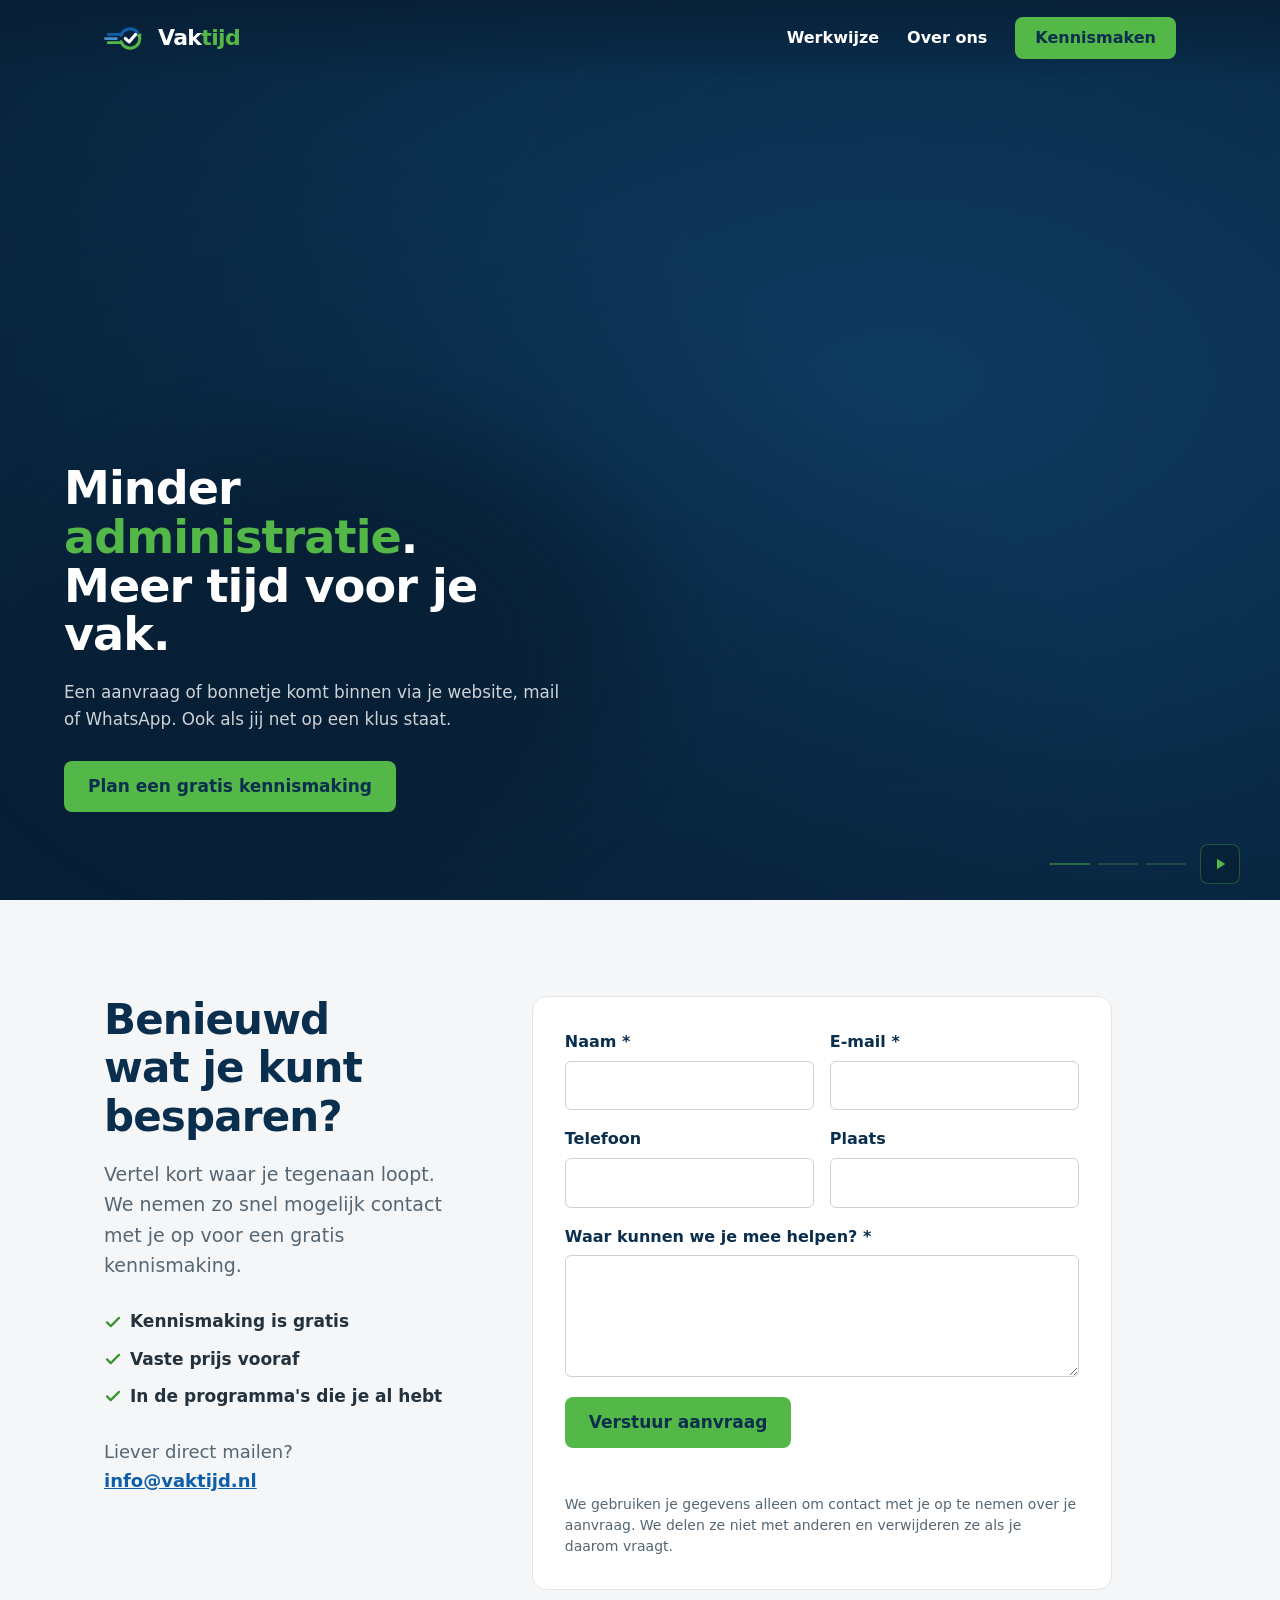
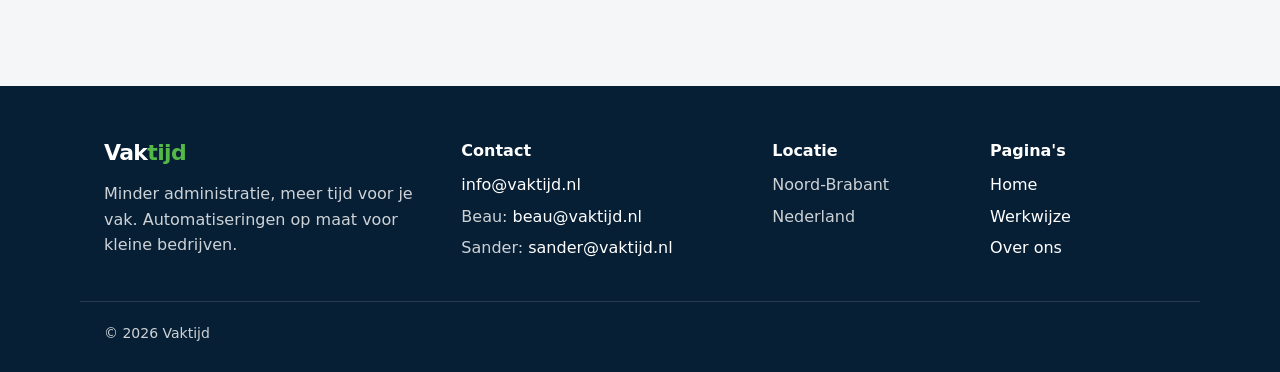
==== commit 0bdf5307: "Nieuwe uitlegvideo Vaktijd op de werkwijze-pagina; woordmerk met hoofdletter V Co-Authored-By: Claud" ====
--- a/index.html
+++ b/index.html
@@ -31,7 +31,7 @@
         <path d="M47 19.5l7.5-2.5-1 8z" fill="#53B848"/>
         <path class="check-mark" d="M31 24l5.5 5L46 18" fill="none" stroke-width="4.5" stroke-linecap="round" stroke-linejoin="round"/>
       </svg>
-      <span class="wordmark">vak<span>tijd</span></span>
+      <span class="wordmark">Vak<span>tijd</span></span>
     </a>
     <button class="menu-toggle" id="menuToggle" type="button" aria-expanded="false" aria-controls="navLinks" aria-label="Menu openen"><span></span><span></span></button>
     <nav class="nav-links" id="navLinks" aria-label="Hoofdmenu">
@@ -196,7 +196,7 @@
 <footer class="site-foot">
   <div class="wrap foot-grid">
     <div class="foot-brand">
-      <span class="wordmark">vak<span>tijd</span></span>
+      <span class="wordmark">Vak<span>tijd</span></span>
       <p>Minder administratie, meer tijd voor je vak. Automatiseringen op maat voor kleine bedrijven.</p>
     </div>
     <div>
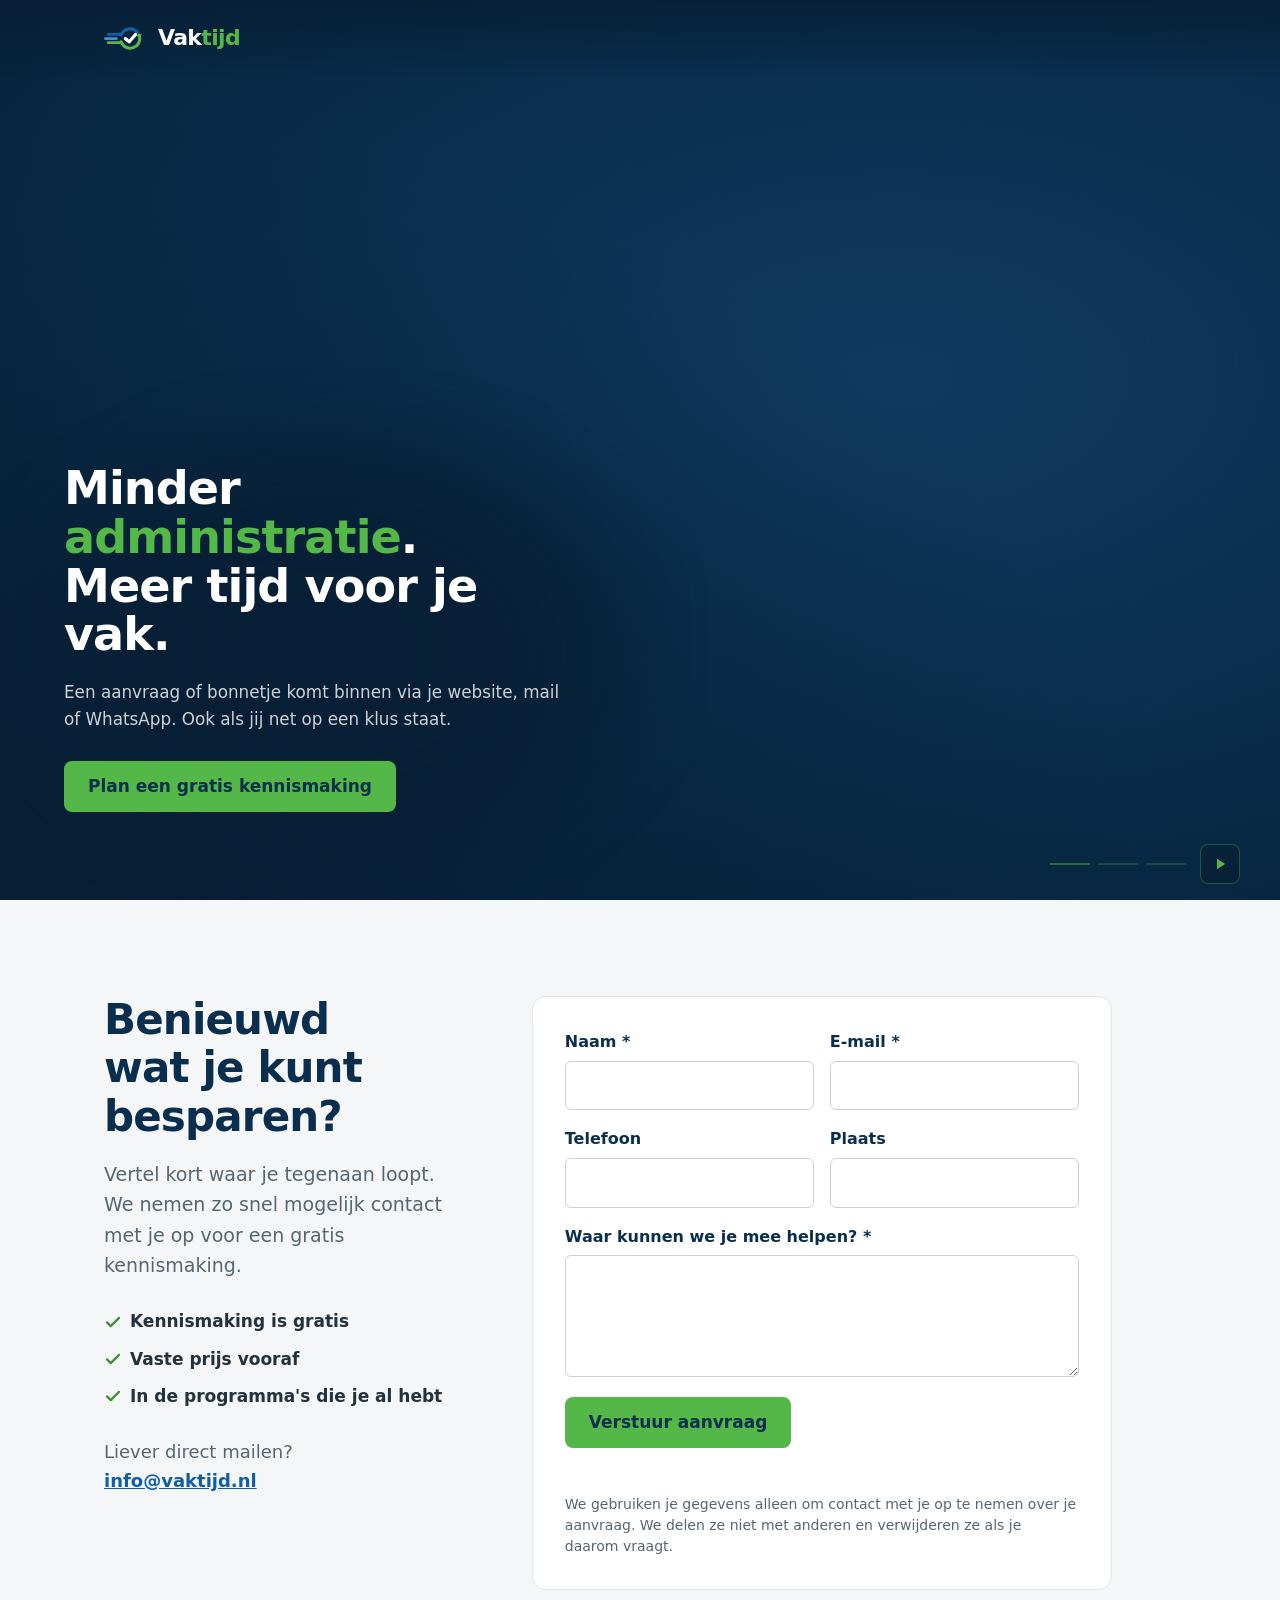
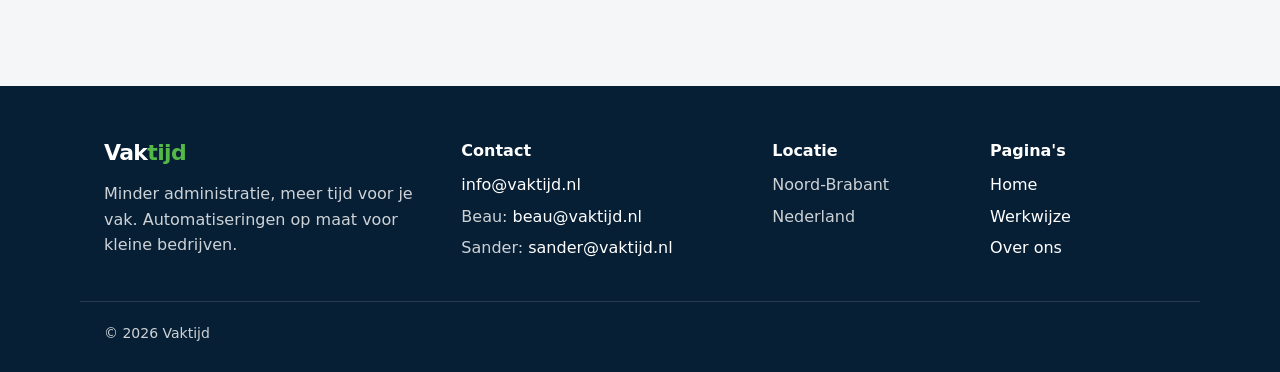
==== commit 0202eb5e: "Cloudflare Web Analytics toegevoegd (zonder cookies) en CSP daarop aangepast Co-Authored-By: Claude " ====
--- a/index.html
+++ b/index.html
@@ -3,7 +3,7 @@
 <head>
 <meta charset="UTF-8">
 <meta name="viewport" content="width=device-width, initial-scale=1">
-<meta http-equiv="Content-Security-Policy" content="default-src 'self'; script-src 'self'; style-src 'self' https://fonts.googleapis.com; font-src https://fonts.gstatic.com; img-src 'self' data:; media-src 'self'; connect-src https://hook.eu1.make.com; form-action 'none'; base-uri 'self'; object-src 'none'; frame-src 'none'">
+<meta http-equiv="Content-Security-Policy" content="default-src 'self'; script-src 'self' https://static.cloudflareinsights.com; style-src 'self' https://fonts.googleapis.com; font-src https://fonts.gstatic.com; img-src 'self' data:; media-src 'self'; connect-src https://hook.eu1.make.com https://cloudflareinsights.com; form-action 'none'; base-uri 'self'; object-src 'none'; frame-src 'none'">
 <meta name="referrer" content="strict-origin-when-cross-origin">
 <meta name="theme-color" content="#0A2E4D">
 <title>Vaktijd | Minder administratie, meer tijd voor je vak</title>
@@ -227,5 +227,6 @@
 </footer>
 
 <script src="main.js" defer></script>
+<!-- Cloudflare Web Analytics --><script type='module' src='https://static.cloudflareinsights.com/beacon.min.js' data-cf-beacon='{"token": "0d599b2159404e5b96f59f497e83c845"}'></script><!-- End Cloudflare Web Analytics -->
 </body>
 </html>
--- a/style.css
+++ b/style.css
@@ -272,13 +272,19 @@
 .portrait{position:relative;border-radius:16px;overflow:hidden;min-height:340px;aspect-ratio:4/5;background:radial-gradient(circle at 70% 25%, #0F3B61, var(--ink) 55%, var(--ink-deep));display:flex;align-items:center;justify-content:center;color:var(--white);}
 .portrait b{font:800 120px/1 'Schibsted Grotesk',system-ui,sans-serif;letter-spacing:-0.04em;opacity:.9;}
 .portrait span{position:absolute;left:20px;bottom:16px;font-size:14px;color:var(--on-dark);}
+.portrait-photo{background:#D5D8DB;}
+.portrait-photo img{position:absolute;inset:0;width:100%;height:100%;object-fit:cover;object-position:50% 25%;}
 .portrait-duo{aspect-ratio:auto;}
 .portrait-duo svg{width:46%;max-width:220px;}
+.brand-panel{flex-direction:column;gap:28px;padding:32px;text-align:center;}
+.brand-slogan{font:800 clamp(22px,2.2vw,28px)/1.2 'Schibsted Grotesk',system-ui,sans-serif;letter-spacing:-0.02em;color:var(--white);}
+.brand-slogan em{font-style:normal;color:var(--green);}
 
 .person{padding:80px 0;}
 .person-grid{display:grid;grid-template-columns:.85fr 1.15fr;gap:64px;align-items:center;}
 .person-flip > .portrait{order:2;}
 .person-grid p{color:var(--muted);max-width:34em;}
+.person-grid h2 + p ~ p{margin-top:12px;}
 .checks{list-style:none;display:grid;grid-template-columns:1fr 1fr;gap:12px 24px;margin:24px 0;}
 .checks li{display:flex;align-items:center;gap:10px;color:var(--blue);font-weight:600;}
 .checks li::before{content:'';flex:none;width:20px;height:20px;border-radius:50%;background:var(--blue) url("data:image/svg+xml,%3Csvg xmlns='http://www.w3.org/2000/svg' viewBox='0 0 24 24'%3E%3Cpath d='M6 12.5l4 4L18 8' fill='none' stroke='white' stroke-width='3' stroke-linecap='round' stroke-linejoin='round'/%3E%3C/svg%3E") center/14px no-repeat;}
@@ -333,6 +339,10 @@
   .about-card{padding:32px;}
   .portrait{aspect-ratio:16/10;min-height:0;}
   .portrait-duo{min-height:220px;aspect-ratio:auto;}
+  .brand-panel{gap:18px;}
+  .brand-panel svg{width:30%;}
+  .portrait-photo{aspect-ratio:1/1;}
+  .portrait-photo img{object-position:50% 30%;}
   .person-flip > .portrait{order:0;}
   .values{grid-template-columns:1fr;}
   .foot-grid{grid-template-columns:1fr 1fr;}
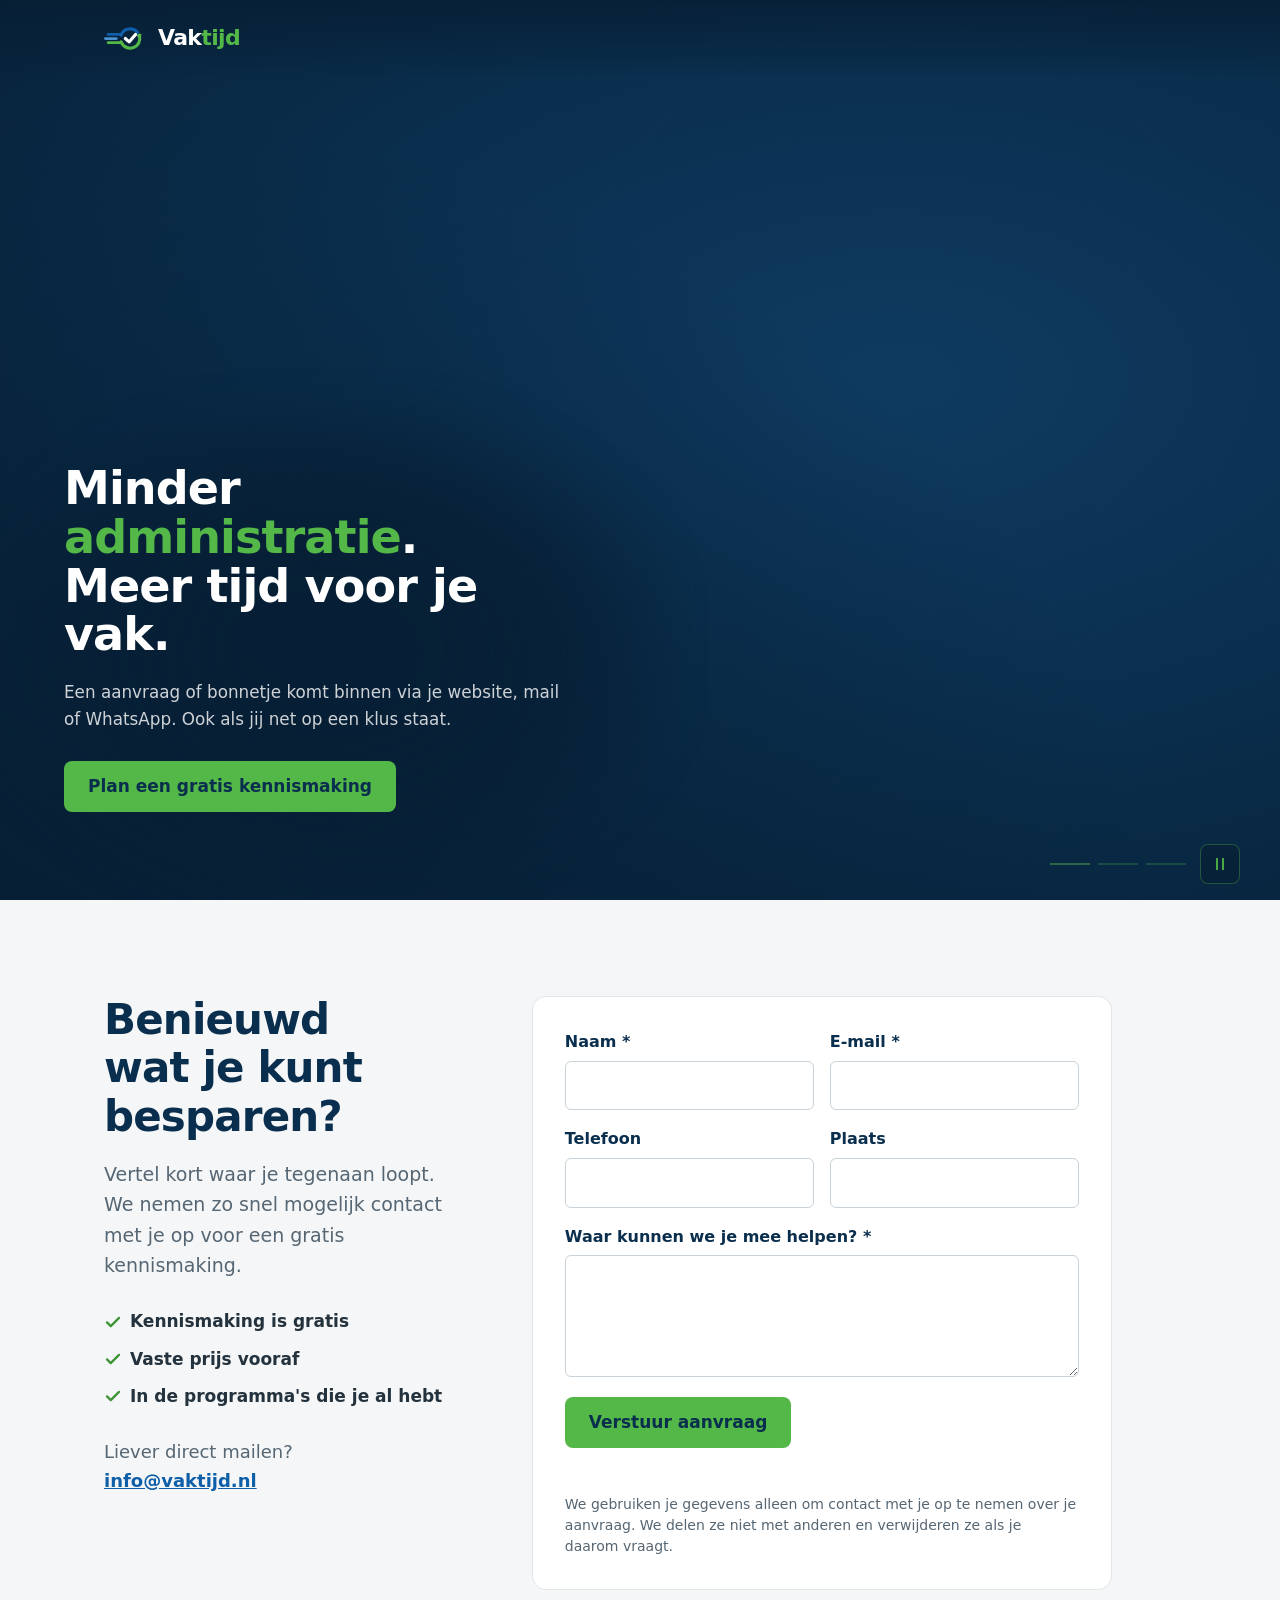
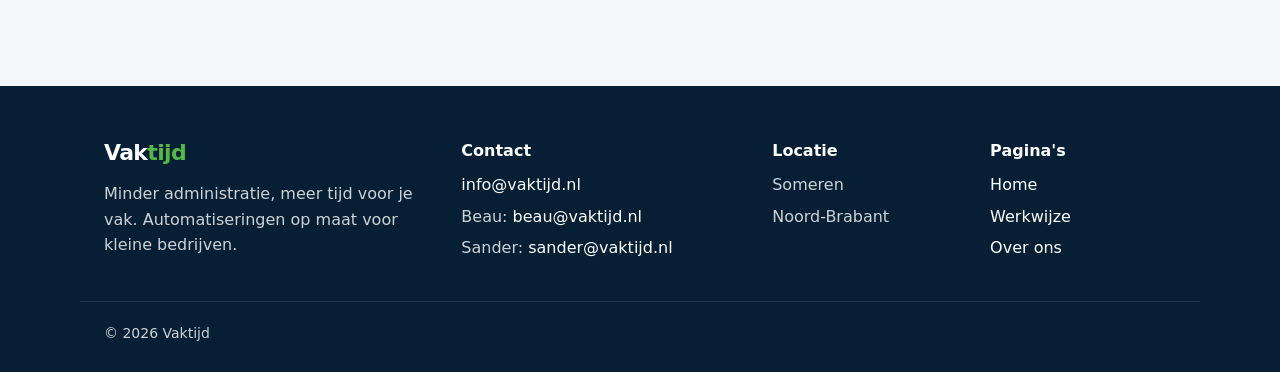
==== commit 2b204660: "Locatie: Someren, Noord-Brabant Co-Authored-By: Claude Opus 5.5 <noreply@anthropic.com>" ====
--- a/index.html
+++ b/index.html
@@ -210,8 +210,8 @@
     <div>
       <h3>Locatie</h3>
       <ul>
+        <li>Someren</li>
         <li>Noord-Brabant</li>
-        <li>Nederland</li>
       </ul>
     </div>
     <div>
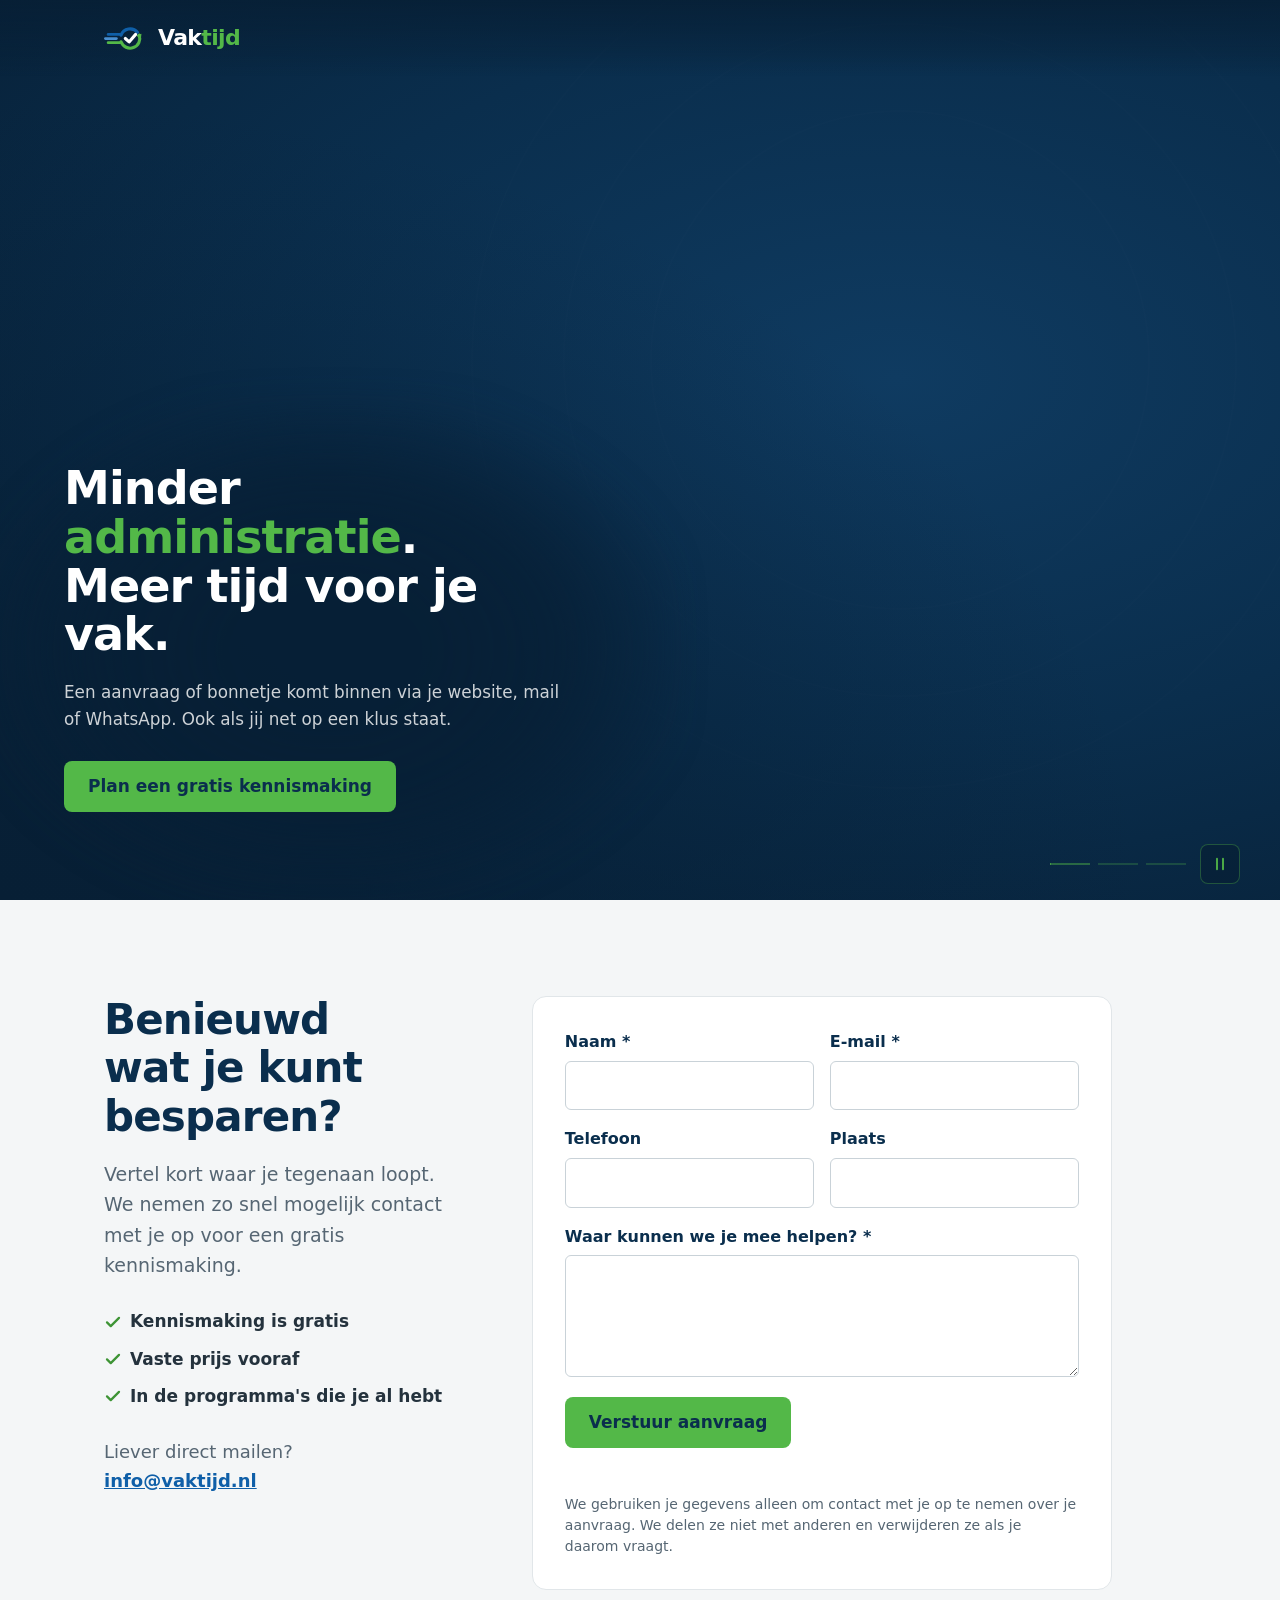
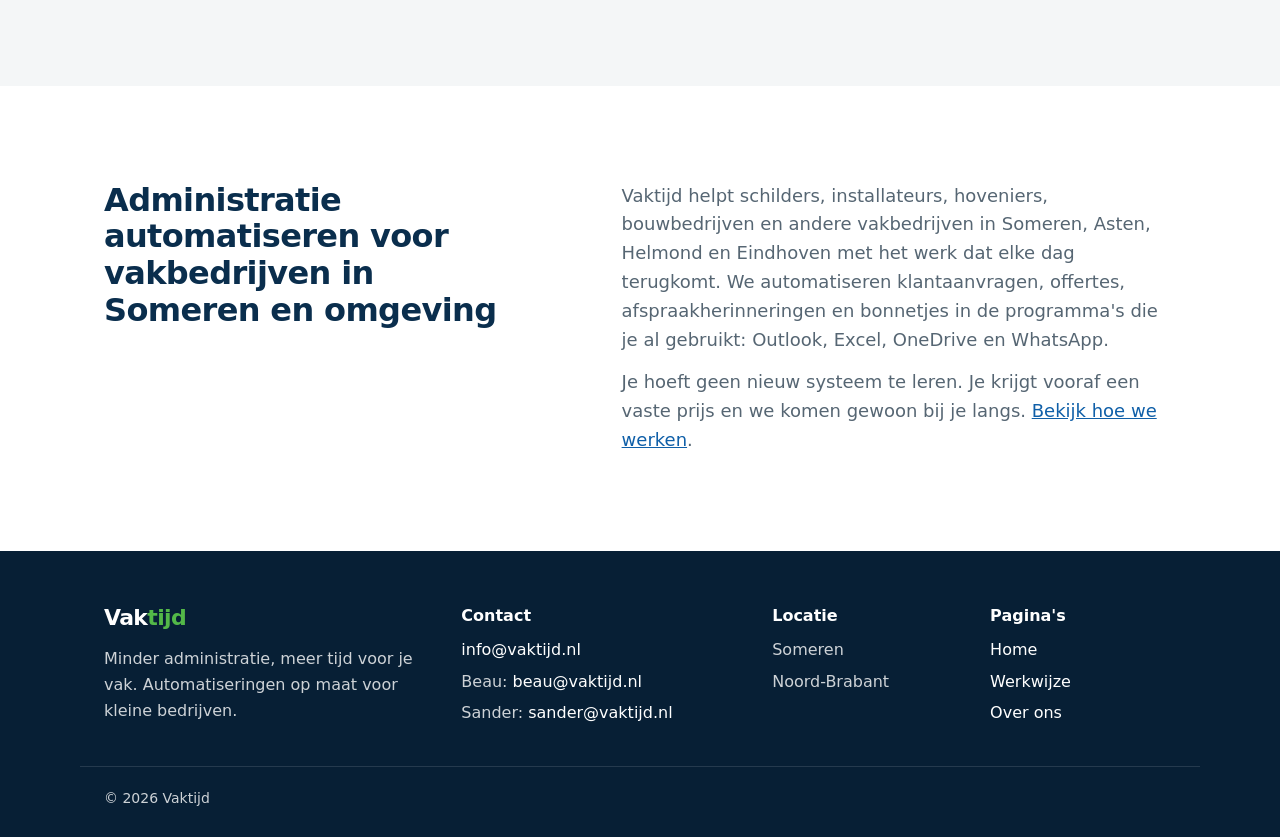
==== commit bd7efe4e: "SEO: titels en beschrijvingen met zoekwoorden, canonical, deelafbeelding, bedrijfsgegevens (schema.o" ====
--- a/index.html
+++ b/index.html
@@ -6,11 +6,20 @@
 <meta http-equiv="Content-Security-Policy" content="default-src 'self'; script-src 'self' https://static.cloudflareinsights.com; style-src 'self' https://fonts.googleapis.com; font-src https://fonts.gstatic.com; img-src 'self' data:; media-src 'self'; connect-src https://hook.eu1.make.com https://cloudflareinsights.com; form-action 'none'; base-uri 'self'; object-src 'none'; frame-src 'none'">
 <meta name="referrer" content="strict-origin-when-cross-origin">
 <meta name="theme-color" content="#0A2E4D">
-<title>Vaktijd | Minder administratie, meer tijd voor je vak</title>
-<meta name="description" content="Vaktijd automatiseert het papierwerk van kleine bedrijven, op maat van wat jij nodig hebt. Gratis kennismaking, vaste prijs vooraf.">
+<title>Administratie automatiseren voor vakbedrijven | Vaktijd Someren</title>
+<meta name="description" content="Vaktijd uit Someren automatiseert klantaanvragen, offertes en bonnetjes voor vakbedrijven in Brabant. In Outlook, Excel en WhatsApp. Gratis kennismaking.">
 <meta property="og:type" content="website">
-<meta property="og:title" content="Vaktijd">
-<meta property="og:description" content="Minder administratie, meer tijd voor je vak. Automatiseringen op maat voor kleine bedrijven.">
+<meta property="og:title" content="Administratie automatiseren voor vakbedrijven | Vaktijd Someren">
+<meta property="og:description" content="Vaktijd uit Someren automatiseert klantaanvragen, offertes en bonnetjes voor vakbedrijven in Brabant. In Outlook, Excel en WhatsApp. Gratis kennismaking.">
+<link rel="canonical" href="https://vaktijd.nl/">
+<meta property="og:url" content="https://vaktijd.nl/">
+<meta property="og:site_name" content="Vaktijd">
+<meta property="og:locale" content="nl_NL">
+<meta property="og:image" content="https://vaktijd.nl/assets/vaktijd-share.jpg">
+<meta property="og:image:width" content="1200">
+<meta property="og:image:height" content="630">
+<meta name="twitter:card" content="summary_large_image">
+<script type="application/ld+json">{"@context":"https://schema.org","@type":"ProfessionalService","name":"Vaktijd","url":"https://vaktijd.nl/","image":"https://vaktijd.nl/assets/vaktijd-share.jpg","logo":"https://vaktijd.nl/assets/vaktijd-share.jpg","description":"Vaktijd uit Someren automatiseert klantaanvragen, offertes en bonnetjes voor vakbedrijven in Brabant. In Outlook, Excel en WhatsApp. Gratis kennismaking.","email":"info@vaktijd.nl","address":{"@type":"PostalAddress","addressLocality":"Someren","addressRegion":"Noord-Brabant","addressCountry":"NL"},"areaServed":["Someren","Asten","Helmond","Eindhoven","Noord-Brabant"],"founder":[{"@type":"Person","name":"Beau van Hoof"},{"@type":"Person","name":"Sander Smits"}],"knowsAbout":["administratie automatiseren","klantaanvragen automatiseren","offertes automatiseren","Microsoft 365","Excel","Outlook","WhatsApp"]}</script>
 <link rel="icon" type="image/svg+xml" href="data:image/svg+xml,%3Csvg xmlns='http://www.w3.org/2000/svg' viewBox='0 0 64 48'%3E%3Cpath d='M24.8 19.2A14 14 0 0 1 48.7 15' fill='none' stroke='%230F5FA8' stroke-width='5' stroke-linecap='round'/%3E%3Cpath d='M24.8 28.8A14 14 0 1 0 51.2 19.2' fill='none' stroke='%2353B848' stroke-width='5' stroke-linecap='round'/%3E%3Cpath d='M31 24l5.5 5L46 18' fill='none' stroke='%230A2E4D' stroke-width='5' stroke-linecap='round' stroke-linejoin='round'/%3E%3C/svg%3E">
 <link rel="preconnect" href="https://fonts.googleapis.com">
 <link rel="preconnect" href="https://fonts.gstatic.com" crossorigin>
@@ -191,6 +200,18 @@
   </div>
 </section>
 
+<section class="local">
+  <div class="wrap two-col">
+    <div>
+      <h2>Administratie automatiseren voor vakbedrijven in Someren en omgeving</h2>
+    </div>
+    <div>
+      <p>Vaktijd helpt schilders, installateurs, hoveniers, bouwbedrijven en andere vakbedrijven in Someren, Asten, Helmond en Eindhoven met het werk dat elke dag terugkomt. We automatiseren klantaanvragen, offertes, afspraakherinneringen en bonnetjes in de programma's die je al gebruikt: Outlook, Excel, OneDrive en WhatsApp.</p>
+      <p>Je hoeft geen nieuw systeem te leren. Je krijgt vooraf een vaste prijs en we komen gewoon bij je langs. <a href="werkwijze.html">Bekijk hoe we werken</a>.</p>
+    </div>
+  </div>
+</section>
+
 </main>
 
 <footer class="site-foot">
--- a/style.css
+++ b/style.css
@@ -223,6 +223,9 @@
 
 /* ---------- Contact (homepage, direct onder de opening) ---------- */
 .contact{background:var(--soft);}
+.local h2{font-size:clamp(24px,2.6vw,32px);}
+.local p{color:var(--muted);max-width:38em;}
+.local p + p{margin-top:14px;}
 .contact-grid{display:grid;grid-template-columns:0.85fr 1.15fr;gap:64px;align-items:start;}
 .contact .promises{flex-direction:column;align-items:flex-start;justify-content:flex-start;gap:10px;margin-top:28px;}
 .contact-direct{margin-top:28px;color:var(--muted);}
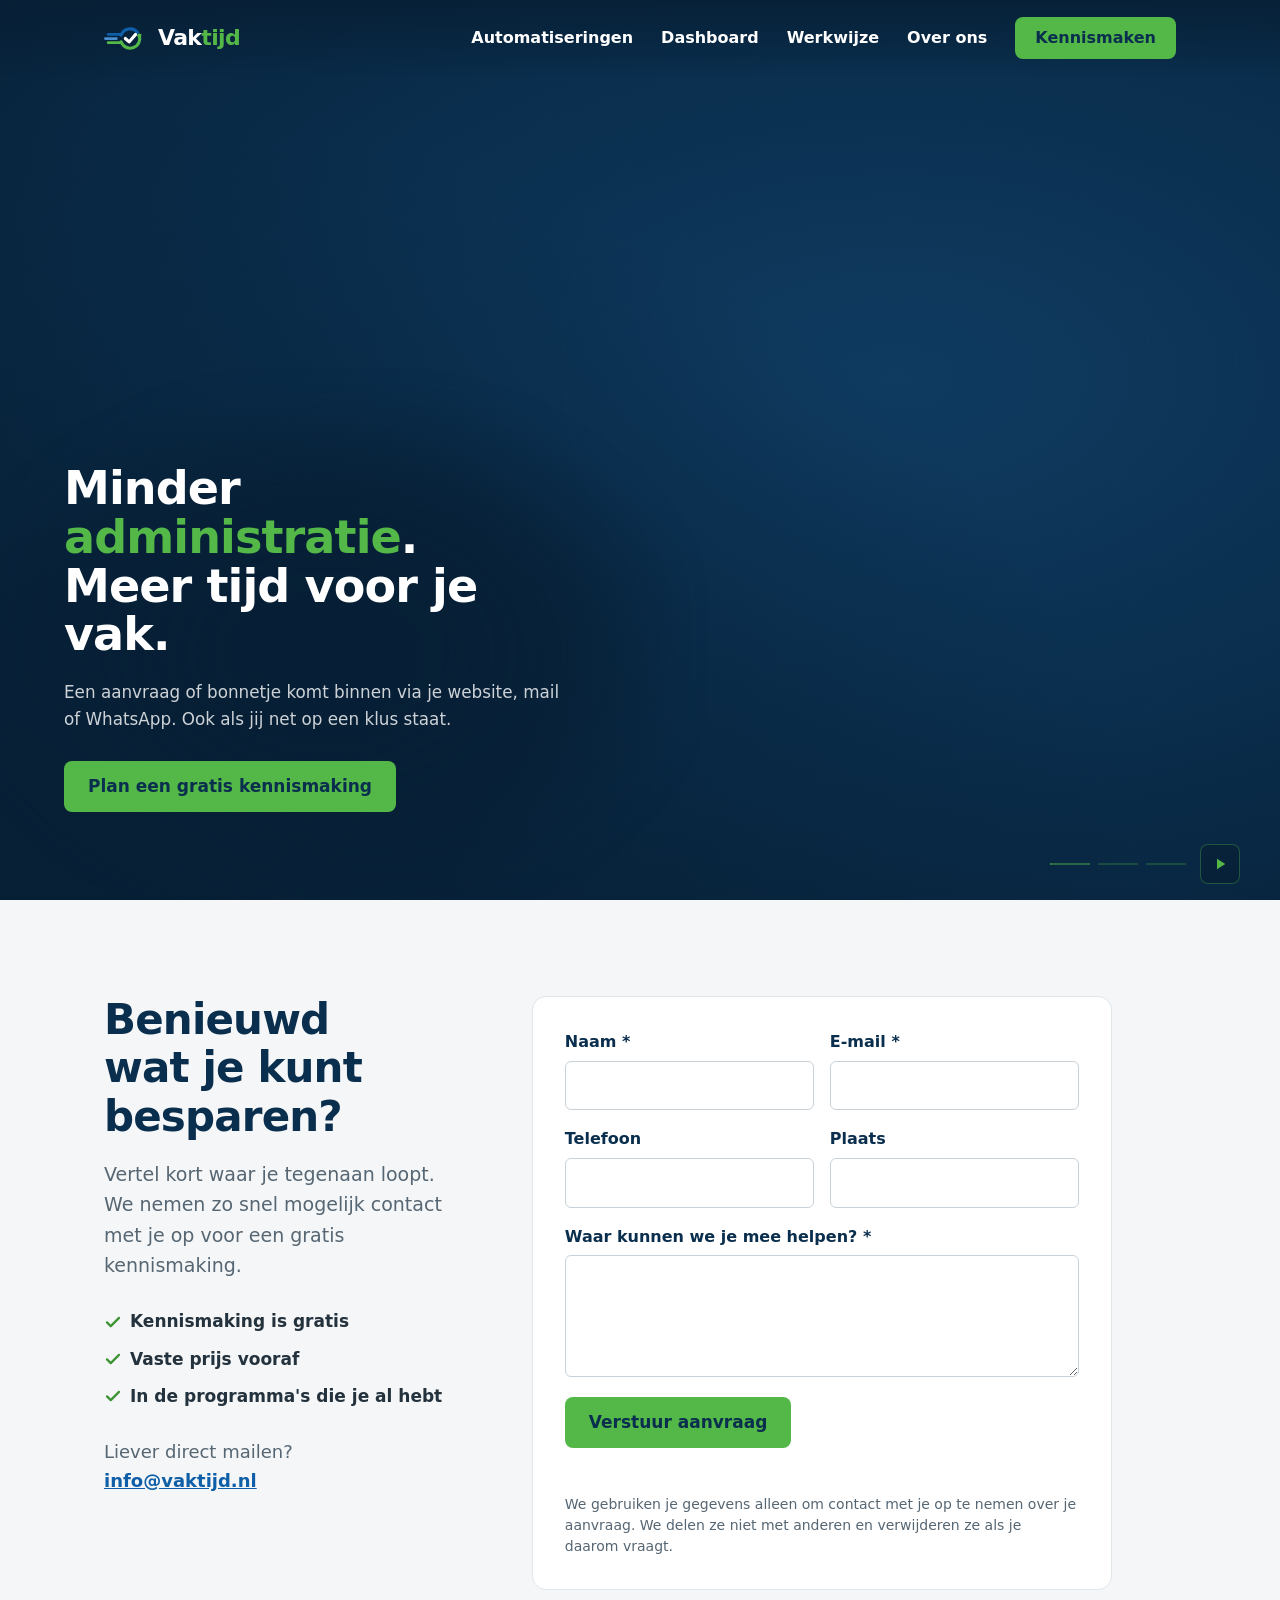
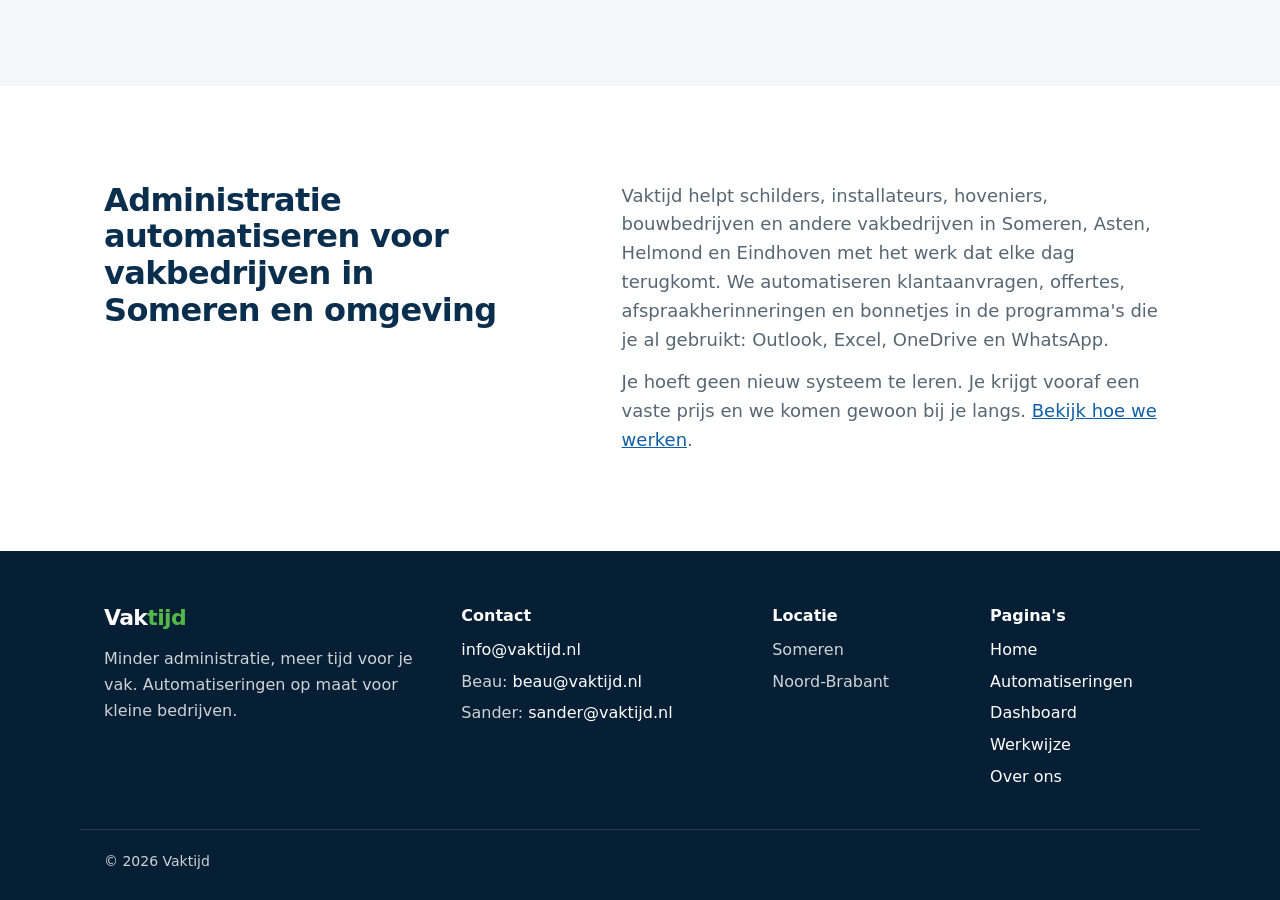
==== commit f00e69e8: "Nieuwe pagina's: Automatiseringen en Vaktijd Dashboard (met uitlegvideo), links in menu, footer en s" ====
--- a/index.html
+++ b/index.html
@@ -44,6 +44,8 @@
     </a>
     <button class="menu-toggle" id="menuToggle" type="button" aria-expanded="false" aria-controls="navLinks" aria-label="Menu openen"><span></span><span></span></button>
     <nav class="nav-links" id="navLinks" aria-label="Hoofdmenu">
+      <a href="automatiseringen.html">Automatiseringen</a>
+      <a href="dashboard.html">Dashboard</a>
       <a href="werkwijze.html">Werkwijze</a>
       <a href="over-ons.html">Over ons</a>
       <a href="#contact" class="btn btn-green">Kennismaken</a>
@@ -239,6 +241,8 @@
       <h3>Pagina's</h3>
       <ul>
         <li><a href="./">Home</a></li>
+        <li><a href="automatiseringen.html">Automatiseringen</a></li>
+        <li><a href="dashboard.html">Dashboard</a></li>
         <li><a href="werkwijze.html">Werkwijze</a></li>
         <li><a href="over-ons.html">Over ons</a></li>
       </ul>
--- a/style.css
+++ b/style.css
@@ -305,6 +305,72 @@
 .value-accent p{color:rgba(255,255,255,.85);}
 .value-accent .value-icon{background:rgba(255,255,255,.18);}
 
+/* Automatiseringen + Dashboard */
+.page-head-plain{padding:80px 0;}
+.steps-3{grid-template-columns:repeat(3,1fr);}
+.auto-grid{display:grid;grid-template-columns:repeat(3,1fr);gap:20px;margin-top:48px;}
+.auto-card{background:var(--white);border:1px solid var(--line);border-top:3px solid var(--blue);border-radius:14px;padding:28px;display:flex;flex-direction:column;gap:12px;}
+.auto-card:nth-child(3n+2){border-top-color:var(--green);}
+.auto-card:nth-child(3n){border-top-color:var(--ink);}
+.auto-card h3{font-size:21px;}
+.auto-card p{font-size:17px;color:var(--muted);}
+.auto-nu strong{color:var(--ink);}
+.auto-straks strong{color:var(--green-dark);}
+.auto-card-accent{background:var(--blue);border-color:var(--blue);}
+.auto-card-accent h3{color:var(--white);}
+.auto-card-accent p{color:rgba(255,255,255,.85);}
+.auto-card-accent .btn{margin-top:auto;align-self:flex-start;background:var(--white);color:var(--blue);}
+.auto-card-accent .btn:hover{background:var(--ink);color:var(--white);}
+.chips{list-style:none;display:flex;flex-wrap:wrap;gap:10px;}
+.chips li{border:1px solid var(--ink);border-radius:999px;padding:8px 18px;font-weight:600;color:var(--ink);background:var(--white);}
+#programmas .note{margin-top:32px;}
+.crosslink{padding:56px 0;}
+.crosslink-inner{display:flex;align-items:center;justify-content:space-between;gap:24px 48px;flex-wrap:wrap;}
+
+.dash-head{display:grid;grid-template-columns:1.2fr .8fr;gap:56px;align-items:center;}
+.dash-head .lead{margin-bottom:28px;}
+.video-tall{justify-self:center;width:100%;max-width:340px;aspect-ratio:9/16;border-radius:16px;overflow:hidden;background:var(--ink-deep);box-shadow:0 24px 60px rgba(0,0,0,.35);}
+.video-tall video{display:block;width:100%;height:100%;object-fit:cover;}
+.dash-what{display:grid;grid-template-columns:1fr 1fr;gap:56px;align-items:center;}
+.checks-1{grid-template-columns:1fr;}
+.checks-1 li{align-items:flex-start;color:var(--ink);font-weight:600;}
+.checks-1 li::before{margin-top:4px;}
+
+.dash-mock{background:var(--soft);border:1px solid var(--line);border-radius:18px;overflow:hidden;box-shadow:0 24px 60px rgba(7,31,53,.15);font-size:15px;}
+.dm-bar{display:flex;align-items:center;gap:10px;background:var(--white);border-bottom:1px solid var(--line);padding:14px 18px;color:var(--ink);}
+.dm-bar b{font:800 17px/1 'Schibsted Grotesk',system-ui,sans-serif;}
+.dm-dot{width:10px;height:10px;border-radius:50%;background:var(--green);}
+.dm-date{margin-left:auto;color:var(--muted);font-size:14px;}
+.dm-body{padding:16px 18px 18px;display:grid;gap:8px;}
+.dm-title{font:800 18px/1 'Schibsted Grotesk',system-ui,sans-serif;color:var(--ink);display:flex;align-items:center;gap:8px;margin-bottom:4px;}
+.dm-title-2{margin-top:12px;}
+.dm-count{background:var(--blue);color:var(--white);border-radius:999px;font-size:13px;padding:3px 9px;}
+.dm-row{display:flex;align-items:center;gap:12px;background:var(--white);border:1px solid var(--line);border-radius:10px;padding:9px 12px;}
+.dm-main{display:flex;flex-direction:column;min-width:0;flex:1;line-height:1.25;}
+.dm-main b{color:var(--ink);font-size:15px;}
+.dm-main small{color:var(--muted);font-size:13px;white-space:nowrap;overflow:hidden;text-overflow:ellipsis;}
+.dm-src{flex:none;width:82px;text-align:center;font-size:12px;font-weight:700;color:var(--white);border-radius:7px;padding:4px 0;}
+.dm-wa{background:#1FA855;}
+.dm-mail{background:var(--blue);}
+.dm-web{background:#7A5BA6;}
+.dm-fb{background:#3B5BA9;}
+.dm-tel{background:#E5483B;}
+.dm-status{flex:none;font-size:12px;font-weight:700;color:var(--blue);border:2px solid currentColor;border-radius:7px;padding:2px 8px;}
+.dm-ok{color:var(--green-dark);}
+.dm-warn{color:#B9781C;}
+.dm-alert{color:#E5483B;}
+.dm-time{flex:none;width:56px;font:700 15px/1 ui-monospace,'Courier New',monospace;color:var(--blue);}
+.dm-now{border:2px solid var(--green);background:#F1F9EF;}
+
+.faq-wrap{max-width:820px;}
+.faq{margin-top:32px;display:grid;gap:12px;}
+.faq details{background:var(--white);border:1px solid var(--line);border-radius:12px;padding:0 22px;}
+.faq summary{cursor:pointer;list-style:none;font:700 19px/1.3 'Schibsted Grotesk',system-ui,sans-serif;color:var(--ink);padding:20px 32px 20px 0;position:relative;}
+.faq summary::-webkit-details-marker{display:none;}
+.faq summary::after{content:'+';position:absolute;right:0;top:50%;transform:translateY(-50%);font-size:26px;color:var(--blue);}
+.faq details[open] summary::after{content:'–';}
+.faq details p{color:var(--muted);padding-bottom:20px;}
+
 /* ---------- Footer ---------- */
 .site-foot{background:var(--ink-deep);color:var(--on-dark);padding:56px 0 28px;font-size:16px;}
 .foot-grid{display:grid;grid-template-columns:1.4fr 1.2fr .8fr .8fr;gap:32px;}
@@ -323,6 +389,9 @@
   section{padding:72px 0;}
   .two-col,.contact-grid{grid-template-columns:1fr;gap:40px;}
   .services{grid-template-columns:1fr;gap:32px;}
+  .auto-grid,.steps-3{grid-template-columns:1fr;}
+  .dash-head,.dash-what{grid-template-columns:1fr;gap:40px;}
+  .page-head-plain{padding:56px 0;}
   .steps{grid-template-columns:1fr 1fr;}
   /* Mobiel menu */
   .menu-toggle{display:flex;flex-direction:column;justify-content:center;gap:6px;width:44px;height:44px;padding:10px;margin-left:auto;border:0;background:transparent;cursor:pointer;}
